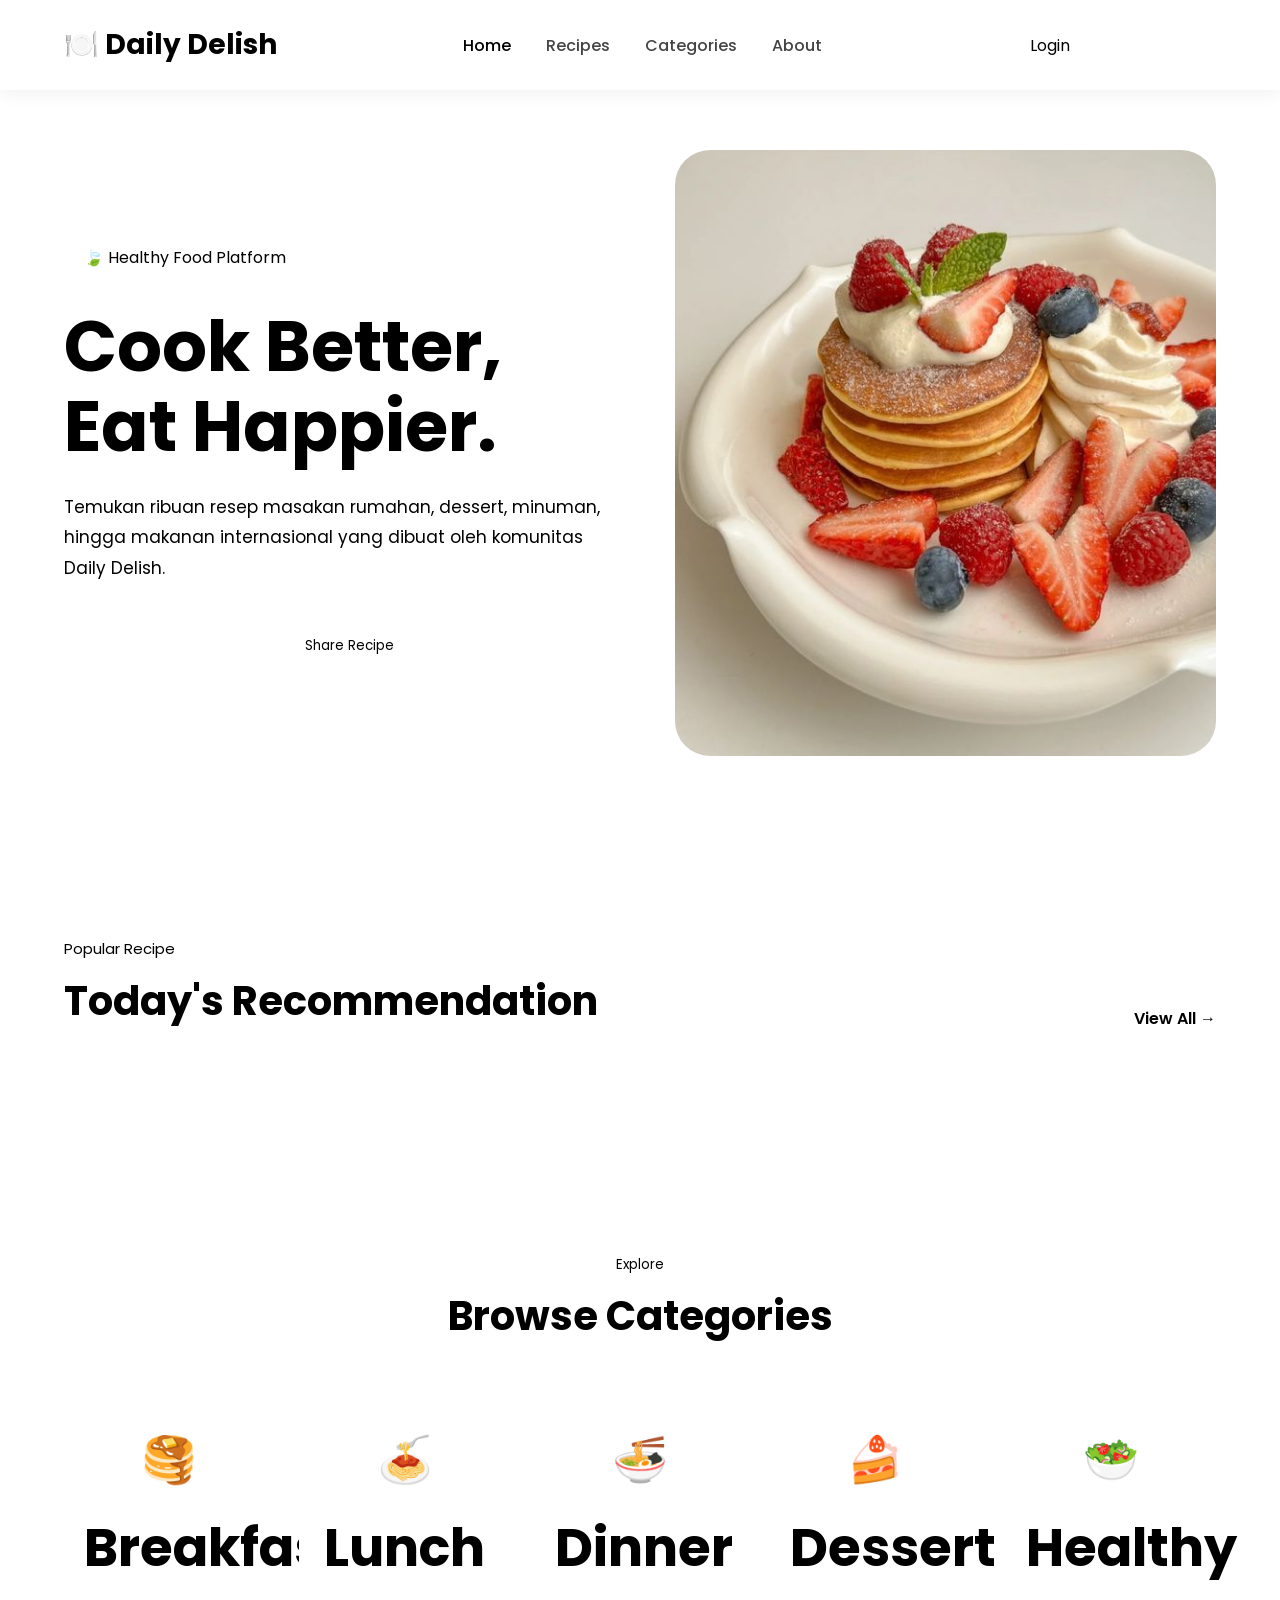
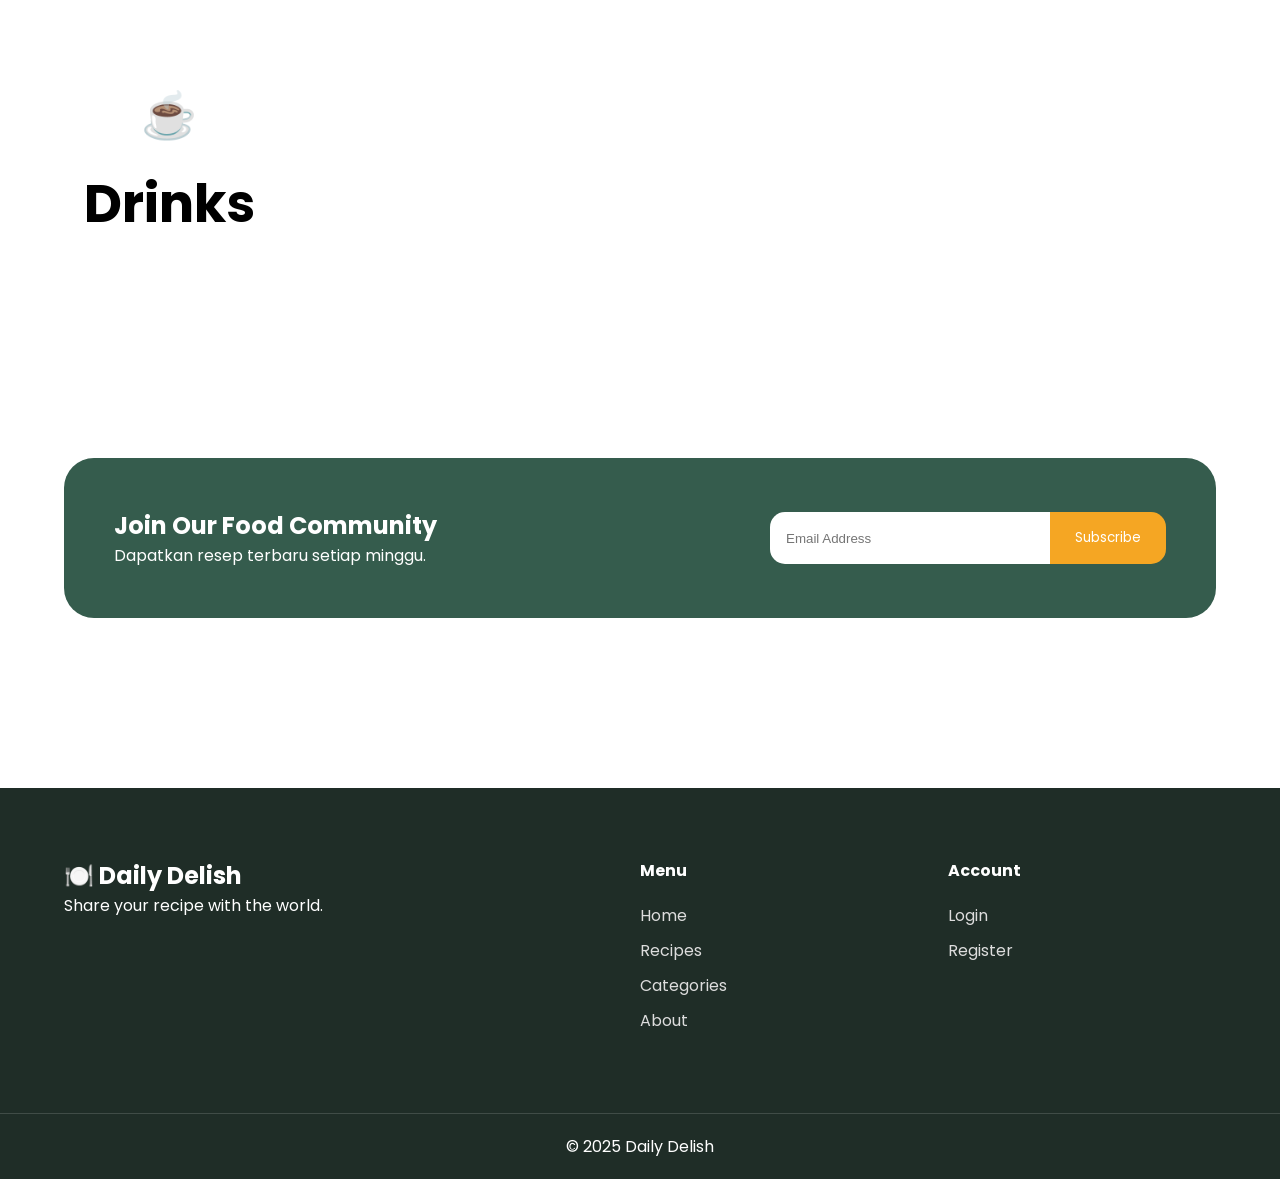
==== index.html @ ccb8ce6f "Update index.html" ====
<!DOCTYPE html>
<html lang="id">

<head>
    <meta charset="UTF-8">
    <meta name="viewport" content="width=device-width, initial-scale=1.0">
    <title>Daily Delish</title>

    <link rel="stylesheet" href="css/style.css">

    <!-- Google Font -->
    <link rel="preconnect" href="https://fonts.googleapis.com">
    <link rel="preconnect" href="https://fonts.gstatic.com" crossorigin>

    <link href="https://fonts.googleapis.com/css2?family=Poppins:wght@300;400;500;600;700;800&display=swap" rel="stylesheet">
</head>

<body>

    <!-- ================= NAVBAR ================= -->

    <header>

        <div class="container navbar">

            <div class="logo">
                🍽️ Daily Delish
            </div>

            <nav>

                <a href="index.html" class="active">Home</a>
                <a href="recipes.html">Recipes</a>
                <a href="categories.html">Categories</a>
                <a href="about.html">About</a>

            </nav>

            <div class="menu">

                <a href="login.html" class="login-btn">
                    Login
                </a>

                <a href="register.html" class="register-btn">
                    Register
                </a>

            </div>

        </div>

    </header>

    <!-- ================= HERO ================= -->

    <section class="hero">

        <div class="container hero-container">

            <div class="hero-left">

                <span class="tag">
                    🍃 Healthy Food Platform
                </span>

                <h1>
                    Cook Better,
                    <br>
                    Eat Happier.
                </h1>

                <p>
                    Temukan ribuan resep masakan rumahan,
                    dessert, minuman, hingga makanan
                    internasional yang dibuat oleh
                    komunitas Daily Delish.
                </p>

                <div class="hero-button">

                    <button class="primary"
                        onclick="location.href='recipes.html'">

                        Explore Recipes

                    </button>

                    <button class="secondary"
                        onclick="location.href='login.html'">

                        Share Recipe

                    </button>

                </div>

            </div>

            <div class="hero-right">

                <img src="assets/images/hero.png" alt="Hero">

            </div>

        </div>

    </section>

    <!-- ================= POPULAR ================= -->

    <section class="popular">

        <div class="container">

            <div class="title">

                <div>

                    <small>Popular Recipe</small>

                    <h2>
                        Today's Recommendation
                    </h2>

                </div>

                <a href="recipes.html">
                    View All →
                </a>

            </div>

            <div id="recipe-list" class="recipe-list">

                <!-- JavaScript -->

            </div>

        </div>

    </section>

    <!-- ================= CATEGORY ================= -->

    <section class="category">

        <div class="container">

            <div class="title-center">

                <small>
                    Explore
                </small>

                <h2>
                    Browse Categories
                </h2>

            </div>

            <div class="category-grid">

                <div class="category-card" onclick="location.href='categories.html'">

                    🥞

                    <h3>Breakfast</h3>

                </div>

                <div class="category-card" onclick="location.href='categories.html'">

                    🍝

                    <h3>Lunch</h3>

                </div>

                <div class="category-card" onclick="location.href='categories.html'">

                    🍜

                    <h3>Dinner</h3>

                </div>

                <div class="category-card" onclick="location.href='categories.html'">

                    🍰

                    <h3>Dessert</h3>

                </div>

                <div class="category-card" onclick="location.href='categories.html'">

                    🥗

                    <h3>Healthy</h3>

                </div>

                <div class="category-card" onclick="location.href='categories.html'">

                    ☕

                    <h3>Drinks</h3>

                </div>

            </div>

        </div>

    </section>

    <!-- ================= NEWSLETTER ================= -->

    <section class="newsletter">

        <div class="container newsletter-box">

            <div>

                <h2>
                    Join Our Food Community
                </h2>

                <p>
                    Dapatkan resep terbaru setiap minggu.
                </p>

            </div>

            <form>

                <input type="email" placeholder="Email Address">

                <button>
                    Subscribe
                </button>

            </form>

        </div>

    </section>

    <!-- ================= FOOTER ================= -->

    <footer>

        <div class="container footer">

            <div>

                <h2>
                    🍽️ Daily Delish
                </h2>

                <p>
                    Share your recipe with the world.
                </p>

            </div>

            <div>

                <h4>
                    Menu
                </h4>

                <a href="index.html">Home</a>

                <a href="recipes.html">Recipes</a>

                <a href="categories.html">Categories</a>

                <a href="about.html">About</a>

            </div>

            <div>

                <h4>
                    Account
                </h4>

                <a href="login.html">Login</a>

                <a href="register.html">Register</a>

            </div>

        </div>

        <div class="copyright">
            © 2025 Daily Delish
        </div>

    </footer>

    <script src="js/main.js"></script>

</body>

                    </html>
---- css/style.css ----
<!DOCTYPE html>
<html lang="id">

<head>
    <meta charset="UTF-8">
    <meta name="viewport" content="width=device-width, initial-scale=1.0">
    <title>Daily Delish</title>

    <link rel="stylesheet" href="css/style.css">

    <!-- Google Font -->
    <link rel="preconnect" href="https://fonts.googleapis.com">
    <link rel="preconnect" href="https://fonts.gstatic.com" crossorigin>

    <link href="https://fonts.googleapis.com/css2?family=Poppins:wght@300;400;500;600;700;800&display=swap" rel="stylesheet">

</head>

<body>

    <!-- ================= NAVBAR ================= -->

    <header>

        <div class="container navbar">

            <div class="logo">

                🍽 Daily Delish

            </div>

            <nav>

                <a href="#" class="active">Home</a>
                <a href="#">Recipes</a>
                <a href="#">Categories</a>
                <a href="#">About</a>

            </nav>

            <div class="menu">

                <a href="login.html" class="login-btn">

                    Login

                </a>

                <a href="register.html" class="register-btn">

                    Register

                </a>

            </div>

        </div>

    </header>

    <!-- ================= HERO ================= -->

    <section class="hero">

        <div class="container hero-container">

            <div class="hero-left">

                <span class="tag">

                    🍃 Healthy Food Platform

                </span>

                <h1>

                    Cook Better,
                    <br>
                    Eat Happier.

                </h1>

                <p>

                    Temukan ribuan resep masakan rumahan,
                    dessert, minuman, hingga makanan
                    internasional yang dibuat oleh
                    komunitas Daily Delish.

                </p>

                <div class="hero-button">

                    <button class="primary">

                        Explore Recipes

                    </button>

                    <button class="secondary">

                        Share Recipe

                    </button>

                </div>

            </div>

            <div class="hero-right">

                <img src="assets/images/hero.png" alt="Hero">

            </div>

        </div>

    </section>

    <!-- ================= POPULAR ================= -->

    <section class="popular">

        <div class="container">

            <div class="title">

                <div>

                    <small>Popular Recipe</small>

                    <h2>

                        Today's Recommendation

                    </h2>

                </div>

                <a href="#">

                    View All →

                </a>

            </div>

            <div id="recipe-list" class="recipe-list">

                <!-- JavaScript -->

            </div>

        </div>

    </section>

    <!-- ================= CATEGORY ================= -->

    <section class="category">

        <div class="container">

            <div class="title-center">

                <small>

                    Explore

                </small>

                <h2>

                    Browse Categories

                </h2>

            </div>

            <div class="category-grid">

                <div class="category-card">

                    🥞

                    <h3>Breakfast</h3>

                </div>

                <div class="category-card">

                    🍝

                    <h3>Lunch</h3>

                </div>

                <div class="category-card">

                    🍜

                    <h3>Dinner</h3>

                </div>

                <div class="category-card">

                    🍰

                    <h3>Dessert</h3>

                </div>

                <div class="category-card">

                    🥗

                    <h3>Healthy</h3>

                </div>

                <div class="category-card">

                    ☕

                    <h3>Drinks</h3>

                </div>

            </div>

        </div>

    </section>

    <!-- ================= NEWSLETTER ================= -->

    <section class="newsletter">

        <div class="container newsletter-box">

            <div>

                <h2>

                    Join Our Food Community

                </h2>

                <p>

                    Dapatkan resep terbaru setiap minggu.

                </p>

            </div>

            <form>

                <input type="email" placeholder="Email Address">

                <button>

                    Subscribe

                </button>

            </form>

        </div>

    </section>

    <!-- ================= FOOTER ================= -->

    <footer>

        <div class="container footer">

            <div>

                <h2>

                    🍽 Daily Delish

                </h2>

                <p>

                    Share your recipe with the world.

                </p>

            </div>

            <div>

                <h4>

                    Menu

                </h4>

                <a href="#">Home</a>

                <a href="#">Recipes</a>

                <a href="#">About</a>

            </div>

            <div>

                <h4>

                    Account

                </h4>

                <a href="login.html">Login</a>

                <a href="register.html">Register</a>

            </div>

        </div>

        <div class="copyright">

            © 2025 Daily Delish

        </div>

    </footer>

    <script src="js/main.js"></script>

</body>

</html>

/* ===================================
   DAILY DELISH
   Version : 1.0
=================================== */

@import url('https://fonts.googleapis.com/css2?family=Poppins:wght@300;400;500;600;700;800&display=swap');

:root{

    --primary:#355C4D;
    --primary-dark:#28463A;
    --secondary:#F7F3ED;
    --white:#FFFFFF;
    --black:#1E1E1E;
    --gray:#777;
    --light:#F9F9F9;
    --orange:#F5A623;

    --radius:22px;

    --shadow:0 12px 35px rgba(0,0,0,.08);

}

*{
    margin:0;
    padding:0;
    box-sizing:border-box;
}

html{
    scroll-behavior:smooth;
}

body{

    font-family:"Poppins",sans-serif;
    background:var(--secondary);
    color:var(--black);

}

img{
    width:100%;
    display:block;
}

a{
    text-decoration:none;
    color:inherit;
}

button{

    border:none;
    outline:none;
    cursor:pointer;
    font-family:"Poppins",sans-serif;

}

.container{

    width:90%;
    max-width:1280px;
    margin:auto;

}

/* ===========================
        NAVBAR
=========================== */

header{

    position:fixed;
    top:0;
    width:100%;
    background:white;
    z-index:999;
    box-shadow:0 5px 15px rgba(0,0,0,.05);

}

.navbar{

    height:90px;

    display:flex;

    justify-content:space-between;

    align-items:center;

}

.logo{

    font-size:28px;

    font-weight:700;

    color:var(--primary);

}

nav{

    display:flex;

    gap:35px;

}

nav a{

    color:#444;

    font-weight:500;

    transition:.3s;

}

nav a:hover{

    color:var(--primary);

}

.active{

    color:var(--primary);

}

.menu{

    display:flex;

    gap:15px;

}

.login-btn{

    padding:12px 22px;

    border-radius:50px;

    border:2px solid var(--primary);

    color:var(--primary);

    transition:.3s;

}

.login-btn:hover{

    background:var(--primary);

    color:white;

}

.register-btn{

    padding:12px 22px;

    border-radius:50px;

    background:var(--primary);

    color:white;

}

.register-btn:hover{

    background:var(--primary-dark);

}

/* ===========================
          HERO
=========================== */

.hero{

    padding-top:150px;

    padding-bottom:90px;

}

.hero-container{

    display:grid;

    grid-template-columns:1fr 1fr;

    gap:70px;

    align-items:center;

}

.tag{

    display:inline-block;

    padding:12px 20px;

    background:white;

    border-radius:50px;

    box-shadow:var(--shadow);

    margin-bottom:25px;

    color:var(--primary);

}

.hero-left h1{

    font-size:70px;

    line-height:80px;

    margin-bottom:25px;

}

.hero-left p{

    color:var(--gray);

    line-height:1.8;

    font-size:17px;

    margin-bottom:35px;

}

.hero-button{

    display:flex;

    gap:20px;

}

.primary{

    padding:15px 32px;

    border-radius:50px;

    background:var(--primary);

    color:white;

    font-size:16px;

    transition:.3s;

}

.primary:hover{

    background:var(--primary-dark);

}

.secondary{

    padding:15px 32px;

    border-radius:50px;

    border:2px solid var(--primary);

    background:white;

    color:var(--primary);

}

.secondary:hover{

    background:var(--primary);

    color:white;

}

.hero-right img{

    border-radius:35px;

    box-shadow:var(--shadow);

}

/* ===========================
        TITLE
=========================== */

section{

    padding:90px 0;

}

.title{

    display:flex;

    justify-content:space-between;

    align-items:end;

    margin-bottom:40px;

}

.title small{

    color:var(--primary);

    font-size:15px;

}

.title h2{

    font-size:40px;

    margin-top:10px;

}

.title a{

    color:var(--primary);

    font-weight:600;

}

.title-center{

    text-align:center;

    margin-bottom:45px;

}

.title-center small{

    color:var(--primary);

}

.title-center h2{

    margin-top:10px;

    font-size:40px;

}
/* ===========================
        LOGIN
=========================== */

.login-page{

    background:#F7F3ED;

    min-height:100vh;

    display:flex;

    justify-content:center;

    align-items:center;

}

.login-wrapper{

    width:1100px;

    display:grid;

    grid-template-columns:1fr 1fr;

    background:white;

    border-radius:35px;

    overflow:hidden;

    box-shadow:0 20px 50px rgba(0,0,0,.08);

}

.login-image{

    background:#355C4D;

    display:flex;

    justify-content:center;

    align-items:center;

    padding:50px;

}

.login-image img{

    width:90%;

}

.login-card{

    padding:60px;

}

.login-logo{

    text-align:center;

    margin-bottom:40px;

}

.login-logo h2{

    margin-top:15px;

    font-size:34px;

}

.login-logo p{

    color:#777;

}

.input-group{

    margin-bottom:25px;

}

.input-group label{

    display:block;

    margin-bottom:10px;

    font-weight:500;

}

.input-group input{

    width:100%;

    padding:16px;

    border:2px solid #ddd;

    border-radius:15px;

    font-size:15px;

    transition:.3s;

}

.input-group input:focus{

    border-color:#355C4D;

    outline:none;

}

.login-submit{

    width:100%;

    padding:18px;

    background:#355C4D;

    color:white;

    border:none;

    border-radius:15px;

    font-size:16px;

    font-weight:600;

    cursor:pointer;

}

.login-submit:hover{

    background:#28463A;

}

.register-link{

    text-align:center;

    margin-top:25px;

}

.register-link a{

    color:#355C4D;

    font-weight:600;

}

/* Responsive */

@media(max-width:900px){

.login-wrapper{

grid-template-columns:1fr;

width:95%;

}

.login-image{

display:none;

}

}

/* =======================
      DASHBOARD
======================= */

.dashboard-page{

    background:#F7F3ED;

}

.dashboard{

    display:grid;

    grid-template-columns:260px 1fr;

    min-height:100vh;

}

/* Sidebar */

.sidebar{

    background:#355C4D;

    color:white;

    padding:30px;

}

.brand{

    font-size:28px;

    font-weight:700;

    margin-bottom:50px;

}

.sidebar ul{

    list-style:none;

}

.sidebar li{

    padding:16px;

    margin-bottom:10px;

    border-radius:12px;

    cursor:pointer;

    transition:.3s;

}

.sidebar li:hover,

.sidebar .active{

    background:rgba(255,255,255,.12);

}

/* Content */

.content{

    padding:40px;

}

.topbar{

    display:flex;

    justify-content:space-between;

    align-items:center;

    margin-bottom:35px;

}

/* Statistik */

.stats{

    display:grid;

    grid-template-columns:repeat(3,1fr);

    gap:20px;

    margin-bottom:35px;

}

.stat-card{

    background:white;

    padding:30px;

    border-radius:20px;

    box-shadow:var(--shadow);

}

.stat-card h3{

    font-size:40px;

    color:var(--primary);

}

.stat-card p{

    margin-top:8px;

    color:#777;

}

/* Table */

.table-box{

    background:white;

    border-radius:20px;

    padding:25px;

    box-shadow:var(--shadow);

}

.table{

    width:100%;

}

table{

    width:100%;

    border-collapse:collapse;

}

th{

    text-align:left;

    padding:15px;

    border-bottom:2px solid #eee;

}

td{

    padding:15px;

    border-bottom:1px solid #eee;

}

td img{

    width:70px;

    height:70px;

    object-fit:cover;

    border-radius:12px;

}

.edit{

    background:#F5A623;

    color:white;

    padding:8px 15px;

    border-radius:10px;

    margin-right:10px;

}

.delete{

    background:#E74C3C;

    color:white;

    padding:8px 15px;

    border-radius:10px;

}

/* Responsive */

@media(max-width:900px){

.dashboard{

grid-template-columns:1fr;

}

.sidebar{

display:none;

}

.stats{

grid-template-columns:1fr;

}

.topbar{

flex-direction:column;

gap:20px;

align-items:flex-start;

}

}

/* ==========================
      FORM RECIPE
========================== */

.form-card{

background:white;

padding:35px;

margin-top:30px;

border-radius:25px;

box-shadow:var(--shadow);

}

.form-card .input-group{

margin-bottom:22px;

}

.form-card label{

display:block;

margin-bottom:8px;

font-weight:600;

}

.form-card input,
.form-card select,
.form-card textarea{

width:100%;

padding:15px;

border:2px solid #ddd;

border-radius:15px;

font-size:15px;

font-family:Poppins;

resize:none;

}

.form-card input:focus,
.form-card textarea:focus,
.form-card select:focus{

outline:none;

border-color:#355C4D;


}

/* ======================
      IMAGE PREVIEW
====================== */

.image-preview{

    margin-top:20px;

}

.image-preview img{

    width:100%;

    max-width:350px;

    height:220px;

    object-fit:cover;

    border-radius:20px;

    border:2px dashed #ccc;
    

}


/* ==========================
      RECIPE DETAIL
========================== */

.recipe-detail{

padding:150px 0;

}

.recipe-detail .container{

display:grid;

grid-template-columns:1fr 1fr;

gap:50px;

align-items:start;

}

.detail-image img{

width:100%;

border-radius:25px;

box-shadow:var(--shadow);

}

.detail-content h1{

font-size:45px;

margin:20px 0;

}

.detail-content p{

line-height:1.8;

margin:20px 0;

color:#666;

}

.detail-info{

display:flex;

gap:20px;

margin-bottom:20px;

}

.detail-content h2{

margin-top:30px;

}

.detail-content hr{

margin:30px 0;

border:none;

height:1px;

background:#eee;

}

@media(max-width:900px){

.recipe-detail .container{

grid-template-columns:1fr;



}

}


/* ==========================
    DASHBOARD SEARCH
========================== */

.dashboard-search{

    margin:25px 0;

}

.dashboard-search input{

    width:100%;

    max-width:400px;

    padding:15px 20px;

    border:2px solid #ddd;

    border-radius:15px;

    font-size:15px;

    transition:.3s;

}

.dashboard-search input:focus{

    outline:none;

    border-color:#355C4D;

}

.table-header{

    display:flex;

    justify-content:space-between;

    align-items:center;

    margin-bottom:20px;

}

table button{

    margin-right:8px;

}

.recipe-list{
    display:grid;
    grid-template-columns:repeat(auto-fit,minmax(260px,1fr));
    gap:25px;
}

.recipe-card{
    background:#fff;
    border-radius:22px;
    overflow:hidden;
    box-shadow:var(--shadow);
    transition:.3s;
}

.recipe-card:hover{
    transform:translateY(-8px);
}

.recipe-card img{
    width:100%;
    height:220px;
    object-fit:cover;
}

.recipe-content{
    padding:20px;
}

.recipe-content h3{
    margin-bottom:10px;
}

.recipe-content p{
    color:#777;
    line-height:1.6;
}

.category-grid{
    display:grid;
    grid-template-columns:repeat(auto-fit,minmax(180px,1fr));
    gap:25px;
}

.category-card{
    background:white;
    border-radius:20px;
    padding:35px 20px;
    text-align:center;
    box-shadow:var(--shadow);
    transition:.3s;
    cursor:pointer;
}

.category-card:hover{
    transform:translateY(-6px);
}

.category-card{
    font-size:45px;
}

.category-card h3{
    margin-top:15px;
}

.newsletter-box{
    background:#355C4D;
    color:white;
    padding:50px;
    border-radius:30px;
    display:flex;
    justify-content:space-between;
    align-items:center;
    gap:30px;
}

.newsletter-box form{
    display:flex;
}

.newsletter-box input{
    padding:16px;
    width:280px;
    border:none;
    border-radius:15px 0 0 15px;
}

.newsletter-box button{
    padding:16px 25px;
    background:#F5A623;
    color:white;
    border-radius:0 15px 15px 0;
}

footer{
    background:#1f2d27;
    color:white;
    margin-top:80px;
}

.footer{
    display:grid;
    grid-template-columns:2fr 1fr 1fr;
    gap:40px;
    padding:70px 0;
}

.footer h4{
    margin-bottom:20px;
}

.footer a{
    display:block;
    margin-bottom:10px;
    color:#ddd;
}

.footer a:hover{
    color:white;
}

.copyright{
    text-align:center;
    padding:20px;
    border-top:1px solid rgba(255,255,255,.15);
}

@media(max-width:768px){

.hero-container{
    grid-template-columns:1fr;
}

.hero-left h1{
    font-size:48px;
    line-height:58px;
}

.navbar{
    flex-direction:column;
    height:auto;
    padding:20px 0;
}

nav{
    margin:15px 0;
}

.newsletter-box{
    flex-direction:column;
    text-align:center;
}

.footer{
    grid-template-columns:1fr;
}

}
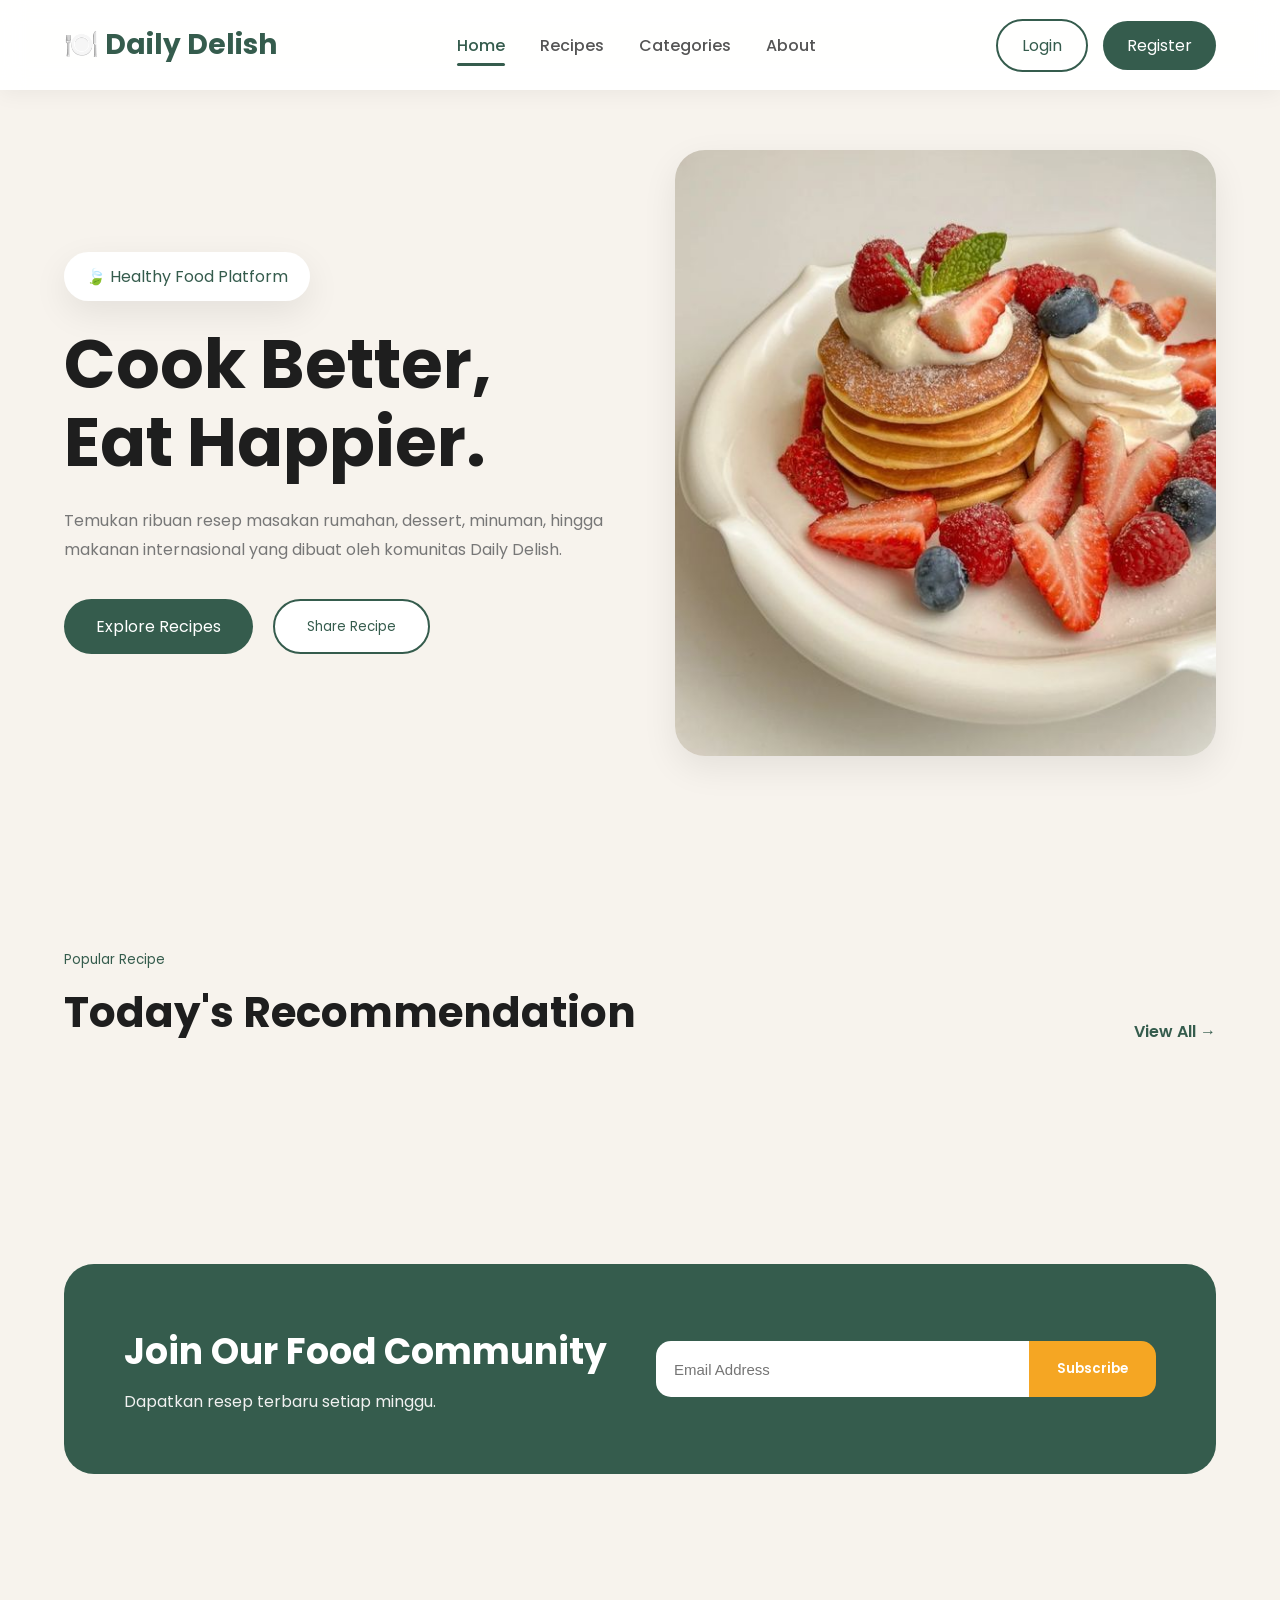
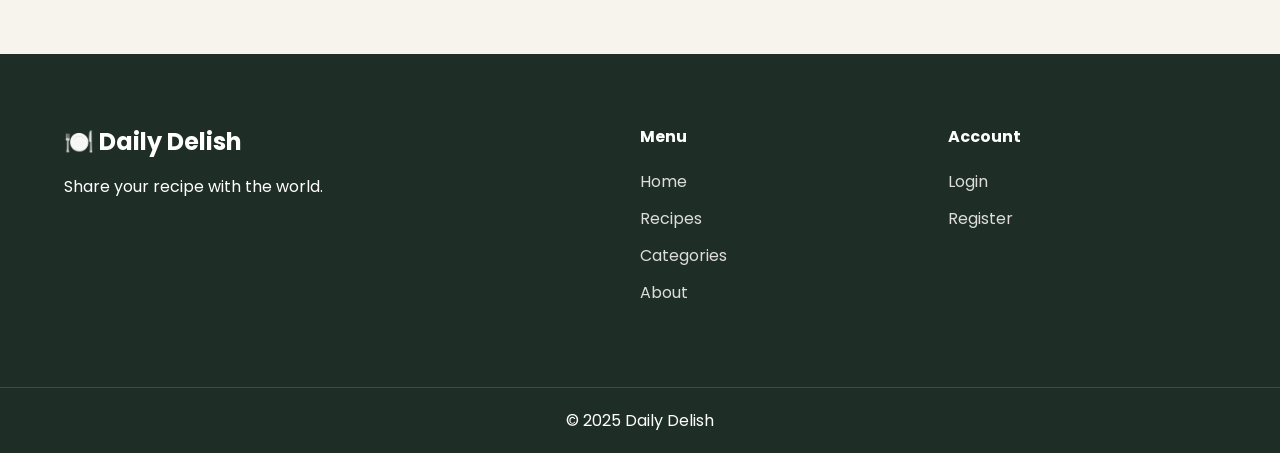
==== commit d8d7b826: "Update index.html" ====
--- a/index.html
+++ b/index.html
@@ -2,307 +2,276 @@
 <html lang="id">
 
 <head>
+
     <meta charset="UTF-8">
+
     <meta name="viewport" content="width=device-width, initial-scale=1.0">
+
     <title>Daily Delish</title>
 
     <link rel="stylesheet" href="css/style.css">
 
-    <!-- Google Font -->
     <link rel="preconnect" href="https://fonts.googleapis.com">
+
     <link rel="preconnect" href="https://fonts.gstatic.com" crossorigin>
 
     <link href="https://fonts.googleapis.com/css2?family=Poppins:wght@300;400;500;600;700;800&display=swap" rel="stylesheet">
+
 </head>
 
 <body>
 
-    <!-- ================= NAVBAR ================= -->
-
-    <header>
-
-        <div class="container navbar">
-
-            <div class="logo">
+<!-- ================= NAVBAR ================= -->
+
+<header>
+
+    <div class="container navbar">
+
+        <div class="logo">
+
+            🍽️ Daily Delish
+
+        </div>
+
+        <nav>
+
+            <a href="index.html" class="active">Home</a>
+
+            <a href="recipes.html">Recipes</a>
+
+            <a href="categories.html">Categories</a>
+
+            <a href="about.html">About</a>
+
+        </nav>
+
+        <div class="menu">
+
+            <a href="login.html" class="login-btn">
+
+                Login
+
+            </a>
+
+            <a href="register.html" class="register-btn">
+
+                Register
+
+            </a>
+
+        </div>
+
+    </div>
+
+</header>
+
+<!-- ================= HERO ================= -->
+
+<section class="hero">
+
+    <div class="container hero-container">
+
+        <div class="hero-left">
+
+            <span class="tag">
+
+                🍃 Healthy Food Platform
+
+            </span>
+
+            <h1>
+
+                Cook Better,
+                <br>
+                Eat Happier.
+
+            </h1>
+
+            <p>
+
+                Temukan ribuan resep masakan rumahan,
+                dessert, minuman, hingga makanan
+                internasional yang dibuat oleh
+                komunitas Daily Delish.
+
+            </p>
+
+            <div class="hero-button">
+
+                <button
+                    class="primary"
+                    onclick="location.href='recipes.html'">
+
+                    Explore Recipes
+
+                </button>
+
+                <button
+                    class="secondary"
+                    onclick="location.href='login.html'">
+
+                    Share Recipe
+
+                </button>
+
+            </div>
+
+        </div>
+
+        <div class="hero-right">
+
+            <img src="assets/images/hero.png" alt="Hero">
+
+        </div>
+
+    </div>
+
+</section>
+
+<!-- ================= POPULAR ================= -->
+
+<section class="popular">
+
+    <div class="container">
+
+        <div class="title">
+
+            <div>
+
+                <small>Popular Recipe</small>
+
+                <h2>
+
+                    Today's Recommendation
+
+                </h2>
+
+            </div>
+
+            <a href="recipes.html">
+
+                View All →
+
+            </a>
+
+        </div>
+
+        <div
+            id="recipe-list"
+            class="recipe-list">
+
+        </div>
+
+    </div>
+
+</section>
+
+<!-- ================= NEWSLETTER ================= -->
+
+<section class="newsletter">
+
+    <div class="container newsletter-box">
+
+        <div>
+
+            <h2>
+
+                Join Our Food Community
+
+            </h2>
+
+            <p>
+
+                Dapatkan resep terbaru setiap minggu.
+
+            </p>
+
+        </div>
+
+        <form>
+
+            <input
+                type="email"
+                placeholder="Email Address">
+
+            <button>
+
+                Subscribe
+
+            </button>
+
+        </form>
+
+    </div>
+
+</section>
+
+<!-- ================= FOOTER ================= -->
+
+<footer>
+
+    <div class="container footer">
+
+        <div>
+
+            <h2>
+
                 🍽️ Daily Delish
-            </div>
-
-            <nav>
-
-                <a href="index.html" class="active">Home</a>
-                <a href="recipes.html">Recipes</a>
-                <a href="categories.html">Categories</a>
-                <a href="about.html">About</a>
-
-            </nav>
-
-            <div class="menu">
-
-                <a href="login.html" class="login-btn">
-                    Login
-                </a>
-
-                <a href="register.html" class="register-btn">
-                    Register
-                </a>
-
-            </div>
-
-        </div>
-
-    </header>
-
-    <!-- ================= HERO ================= -->
-
-    <section class="hero">
-
-        <div class="container hero-container">
-
-            <div class="hero-left">
-
-                <span class="tag">
-                    🍃 Healthy Food Platform
-                </span>
-
-                <h1>
-                    Cook Better,
-                    <br>
-                    Eat Happier.
-                </h1>
-
-                <p>
-                    Temukan ribuan resep masakan rumahan,
-                    dessert, minuman, hingga makanan
-                    internasional yang dibuat oleh
-                    komunitas Daily Delish.
-                </p>
-
-                <div class="hero-button">
-
-                    <button class="primary"
-                        onclick="location.href='recipes.html'">
-
-                        Explore Recipes
-
-                    </button>
-
-                    <button class="secondary"
-                        onclick="location.href='login.html'">
-
-                        Share Recipe
-
-                    </button>
-
-                </div>
-
-            </div>
-
-            <div class="hero-right">
-
-                <img src="assets/images/hero.png" alt="Hero">
-
-            </div>
-
-        </div>
-
-    </section>
-
-    <!-- ================= POPULAR ================= -->
-
-    <section class="popular">
-
-        <div class="container">
-
-            <div class="title">
-
-                <div>
-
-                    <small>Popular Recipe</small>
-
-                    <h2>
-                        Today's Recommendation
-                    </h2>
-
-                </div>
-
-                <a href="recipes.html">
-                    View All →
-                </a>
-
-            </div>
-
-            <div id="recipe-list" class="recipe-list">
-
-                <!-- JavaScript -->
-
-            </div>
-
-        </div>
-
-    </section>
-
-    <!-- ================= CATEGORY ================= -->
-
-    <section class="category">
-
-        <div class="container">
-
-            <div class="title-center">
-
-                <small>
-                    Explore
-                </small>
-
-                <h2>
-                    Browse Categories
-                </h2>
-
-            </div>
-
-            <div class="category-grid">
-
-                <div class="category-card" onclick="location.href='categories.html'">
-
-                    🥞
-
-                    <h3>Breakfast</h3>
-
-                </div>
-
-                <div class="category-card" onclick="location.href='categories.html'">
-
-                    🍝
-
-                    <h3>Lunch</h3>
-
-                </div>
-
-                <div class="category-card" onclick="location.href='categories.html'">
-
-                    🍜
-
-                    <h3>Dinner</h3>
-
-                </div>
-
-                <div class="category-card" onclick="location.href='categories.html'">
-
-                    🍰
-
-                    <h3>Dessert</h3>
-
-                </div>
-
-                <div class="category-card" onclick="location.href='categories.html'">
-
-                    🥗
-
-                    <h3>Healthy</h3>
-
-                </div>
-
-                <div class="category-card" onclick="location.href='categories.html'">
-
-                    ☕
-
-                    <h3>Drinks</h3>
-
-                </div>
-
-            </div>
-
-        </div>
-
-    </section>
-
-    <!-- ================= NEWSLETTER ================= -->
-
-    <section class="newsletter">
-
-        <div class="container newsletter-box">
-
-            <div>
-
-                <h2>
-                    Join Our Food Community
-                </h2>
-
-                <p>
-                    Dapatkan resep terbaru setiap minggu.
-                </p>
-
-            </div>
-
-            <form>
-
-                <input type="email" placeholder="Email Address">
-
-                <button>
-                    Subscribe
-                </button>
-
-            </form>
-
-        </div>
-
-    </section>
-
-    <!-- ================= FOOTER ================= -->
-
-    <footer>
-
-        <div class="container footer">
-
-            <div>
-
-                <h2>
-                    🍽️ Daily Delish
-                </h2>
-
-                <p>
-                    Share your recipe with the world.
-                </p>
-
-            </div>
-
-            <div>
-
-                <h4>
-                    Menu
-                </h4>
-
-                <a href="index.html">Home</a>
-
-                <a href="recipes.html">Recipes</a>
-
-                <a href="categories.html">Categories</a>
-
-                <a href="about.html">About</a>
-
-            </div>
-
-            <div>
-
-                <h4>
-                    Account
-                </h4>
-
-                <a href="login.html">Login</a>
-
-                <a href="register.html">Register</a>
-
-            </div>
-
-        </div>
-
-        <div class="copyright">
-            © 2025 Daily Delish
-        </div>
-
-    </footer>
-
-    <script src="js/main.js"></script>
+
+            </h2>
+
+            <p>
+
+                Share your recipe with the world.
+
+            </p>
+
+        </div>
+
+        <div>
+
+            <h4>
+
+                Menu
+
+            </h4>
+
+            <a href="index.html">Home</a>
+
+            <a href="recipes.html">Recipes</a>
+
+            <a href="categories.html">Categories</a>
+
+            <a href="about.html">About</a>
+
+        </div>
+
+        <div>
+
+            <h4>
+
+                Account
+
+            </h4>
+
+            <a href="login.html">Login</a>
+
+            <a href="register.html">Register</a>
+
+        </div>
+
+    </div>
+
+    <div class="copyright">
+
+        © 2025 Daily Delish
+
+    </div>
+
+</footer>
+
+<script src="js/main.js"></script>
 
 </body>
 
-                    </html>
+</html>
--- a/css/style.css
+++ b/css/style.css
@@ -1,351 +1,12 @@
-<!DOCTYPE html>
-<html lang="id">
-
-<head>
-    <meta charset="UTF-8">
-    <meta name="viewport" content="width=device-width, initial-scale=1.0">
-    <title>Daily Delish</title>
-
-    <link rel="stylesheet" href="css/style.css">
-
-    <!-- Google Font -->
-    <link rel="preconnect" href="https://fonts.googleapis.com">
-    <link rel="preconnect" href="https://fonts.gstatic.com" crossorigin>
-
-    <link href="https://fonts.googleapis.com/css2?family=Poppins:wght@300;400;500;600;700;800&display=swap" rel="stylesheet">
-
-</head>
-
-<body>
-
-    <!-- ================= NAVBAR ================= -->
-
-    <header>
-
-        <div class="container navbar">
-
-            <div class="logo">
-
-                🍽 Daily Delish
-
-            </div>
-
-            <nav>
-
-                <a href="#" class="active">Home</a>
-                <a href="#">Recipes</a>
-                <a href="#">Categories</a>
-                <a href="#">About</a>
-
-            </nav>
-
-            <div class="menu">
-
-                <a href="login.html" class="login-btn">
-
-                    Login
-
-                </a>
-
-                <a href="register.html" class="register-btn">
-
-                    Register
-
-                </a>
-
-            </div>
-
-        </div>
-
-    </header>
-
-    <!-- ================= HERO ================= -->
-
-    <section class="hero">
-
-        <div class="container hero-container">
-
-            <div class="hero-left">
-
-                <span class="tag">
-
-                    🍃 Healthy Food Platform
-
-                </span>
-
-                <h1>
-
-                    Cook Better,
-                    <br>
-                    Eat Happier.
-
-                </h1>
-
-                <p>
-
-                    Temukan ribuan resep masakan rumahan,
-                    dessert, minuman, hingga makanan
-                    internasional yang dibuat oleh
-                    komunitas Daily Delish.
-
-                </p>
-
-                <div class="hero-button">
-
-                    <button class="primary">
-
-                        Explore Recipes
-
-                    </button>
-
-                    <button class="secondary">
-
-                        Share Recipe
-
-                    </button>
-
-                </div>
-
-            </div>
-
-            <div class="hero-right">
-
-                <img src="assets/images/hero.png" alt="Hero">
-
-            </div>
-
-        </div>
-
-    </section>
-
-    <!-- ================= POPULAR ================= -->
-
-    <section class="popular">
-
-        <div class="container">
-
-            <div class="title">
-
-                <div>
-
-                    <small>Popular Recipe</small>
-
-                    <h2>
-
-                        Today's Recommendation
-
-                    </h2>
-
-                </div>
-
-                <a href="#">
-
-                    View All →
-
-                </a>
-
-            </div>
-
-            <div id="recipe-list" class="recipe-list">
-
-                <!-- JavaScript -->
-
-            </div>
-
-        </div>
-
-    </section>
-
-    <!-- ================= CATEGORY ================= -->
-
-    <section class="category">
-
-        <div class="container">
-
-            <div class="title-center">
-
-                <small>
-
-                    Explore
-
-                </small>
-
-                <h2>
-
-                    Browse Categories
-
-                </h2>
-
-            </div>
-
-            <div class="category-grid">
-
-                <div class="category-card">
-
-                    🥞
-
-                    <h3>Breakfast</h3>
-
-                </div>
-
-                <div class="category-card">
-
-                    🍝
-
-                    <h3>Lunch</h3>
-
-                </div>
-
-                <div class="category-card">
-
-                    🍜
-
-                    <h3>Dinner</h3>
-
-                </div>
-
-                <div class="category-card">
-
-                    🍰
-
-                    <h3>Dessert</h3>
-
-                </div>
-
-                <div class="category-card">
-
-                    🥗
-
-                    <h3>Healthy</h3>
-
-                </div>
-
-                <div class="category-card">
-
-                    ☕
-
-                    <h3>Drinks</h3>
-
-                </div>
-
-            </div>
-
-        </div>
-
-    </section>
-
-    <!-- ================= NEWSLETTER ================= -->
-
-    <section class="newsletter">
-
-        <div class="container newsletter-box">
-
-            <div>
-
-                <h2>
-
-                    Join Our Food Community
-
-                </h2>
-
-                <p>
-
-                    Dapatkan resep terbaru setiap minggu.
-
-                </p>
-
-            </div>
-
-            <form>
-
-                <input type="email" placeholder="Email Address">
-
-                <button>
-
-                    Subscribe
-
-                </button>
-
-            </form>
-
-        </div>
-
-    </section>
-
-    <!-- ================= FOOTER ================= -->
-
-    <footer>
-
-        <div class="container footer">
-
-            <div>
-
-                <h2>
-
-                    🍽 Daily Delish
-
-                </h2>
-
-                <p>
-
-                    Share your recipe with the world.
-
-                </p>
-
-            </div>
-
-            <div>
-
-                <h4>
-
-                    Menu
-
-                </h4>
-
-                <a href="#">Home</a>
-
-                <a href="#">Recipes</a>
-
-                <a href="#">About</a>
-
-            </div>
-
-            <div>
-
-                <h4>
-
-                    Account
-
-                </h4>
-
-                <a href="login.html">Login</a>
-
-                <a href="register.html">Register</a>
-
-            </div>
-
-        </div>
-
-        <div class="copyright">
-
-            © 2025 Daily Delish
-
-        </div>
-
-    </footer>
-
-    <script src="js/main.js"></script>
-
-</body>
-
-</html>
-
 /* ===================================
-   DAILY DELISH
-   Version : 1.0
+   DAILY DELISH V2.0
 =================================== */
 
 @import url('https://fonts.googleapis.com/css2?family=Poppins:wght@300;400;500;600;700;800&display=swap');
+
+/* ==========================
+        ROOT
+========================== */
 
 :root{
 
@@ -354,7 +15,7 @@
     --secondary:#F7F3ED;
     --white:#FFFFFF;
     --black:#1E1E1E;
-    --gray:#777;
+    --gray:#777777;
     --light:#F9F9F9;
     --orange:#F5A623;
 
@@ -364,14 +25,22 @@
 
 }
 
+/* ==========================
+        RESET
+========================== */
+
 *{
+
     margin:0;
     padding:0;
     box-sizing:border-box;
+
 }
 
 html{
+
     scroll-behavior:smooth;
+
 }
 
 body{
@@ -379,17 +48,22 @@
     font-family:"Poppins",sans-serif;
     background:var(--secondary);
     color:var(--black);
+    overflow-x:hidden;
 
 }
 
 img{
+
     width:100%;
     display:block;
+
 }
 
 a{
+
     text-decoration:none;
     color:inherit;
+
 }
 
 button{
@@ -404,1150 +78,1776 @@
 .container{
 
     width:90%;
-    max-width:1280px;
+    max-width:1200px;
     margin:auto;
 
 }
 
-/* ===========================
+/* ==========================
         NAVBAR
-=========================== */
+========================== */
 
 header{
 
     position:fixed;
     top:0;
+    left:0;
     width:100%;
+    height:90px;
+
+    background:rgba(255,255,255,.95);
+
+    backdrop-filter:blur(12px);
+
+    z-index:999;
+
+    box-shadow:0 4px 20px rgba(0,0,0,.05);
+
+}
+
+.navbar{
+
+    height:90px;
+
+    display:flex;
+
+    justify-content:space-between;
+
+    align-items:center;
+
+}
+
+.logo{
+
+    font-size:28px;
+
+    font-weight:700;
+
+    color:var(--primary);
+
+}
+
+nav{
+
+    display:flex;
+
+    gap:35px;
+
+}
+
+nav a{
+
+    position:relative;
+
+    color:#555;
+
+    font-weight:500;
+
+    transition:.3s;
+
+}
+
+nav a:hover{
+
+    color:var(--primary);
+
+}
+
+nav a.active{
+
+    color:var(--primary);
+
+}
+
+nav a.active::after,
+
+nav a:hover::after{
+
+    content:"";
+
+    position:absolute;
+
+    left:0;
+
+    bottom:-8px;
+
+    width:100%;
+
+    height:3px;
+
+    background:var(--primary);
+
+    border-radius:20px;
+
+}
+
+.menu{
+
+    display:flex;
+
+    align-items:center;
+
+    gap:15px;
+
+}
+
+.login-btn{
+
+    padding:12px 24px;
+
+    border:2px solid var(--primary);
+
+    border-radius:50px;
+
+    color:var(--primary);
+
+    transition:.3s;
+
+}
+
+.login-btn:hover{
+
+    background:var(--primary);
+
+    color:white;
+
+}
+
+.register-btn{
+
+    padding:12px 24px;
+
+    background:var(--primary);
+
+    color:white;
+
+    border-radius:50px;
+
+    transition:.3s;
+
+}
+
+.register-btn:hover{
+
+    background:var(--primary-dark);
+
+}
+
+/* ==========================
+          HERO
+========================== */
+
+.hero{
+
+    padding-top:150px;
+
+    padding-bottom:100px;
+
+}
+
+.hero-container{
+
+    display:grid;
+
+    grid-template-columns:repeat(2,1fr);
+
+    align-items:center;
+
+    gap:70px;
+
+}
+
+.tag{
+
+    display:inline-block;
+
+    padding:12px 22px;
+
     background:white;
-    z-index:999;
-    box-shadow:0 5px 15px rgba(0,0,0,.05);
-
-}
+
+    border-radius:50px;
+
+    color:var(--primary);
+
+    box-shadow:var(--shadow);
+
+    margin-bottom:25px;
+
+}
+
+.hero-left h1{
+
+    font-size:68px;
+
+    line-height:78px;
+
+    margin-bottom:25px;
+
+}
+
+.hero-left p{
+
+    color:var(--gray);
+
+    line-height:1.8;
+
+    margin-bottom:35px;
+
+}
+
+.hero-button{
+
+    display:flex;
+
+    gap:20px;
+
+}
+
+.primary{
+
+    padding:15px 32px;
+
+    background:var(--primary);
+
+    color:white;
+
+    border-radius:50px;
+
+    font-size:16px;
+
+    transition:.3s;
+
+}
+
+.primary:hover{
+
+    background:var(--primary-dark);
+
+}
+
+.secondary{
+
+    padding:15px 32px;
+
+    border-radius:50px;
+
+    border:2px solid var(--primary);
+
+    background:white;
+
+    color:var(--primary);
+
+    transition:.3s;
+
+}
+
+.secondary:hover{
+
+    background:var(--primary);
+
+    color:white;
+
+}
+
+.hero-right img{
+
+    border-radius:30px;
+
+    box-shadow:var(--shadow);
+
+}
+
+/* ==========================
+        SECTION TITLE
+========================== */
+
+section{
+
+    padding:90px 0;
+
+}
+
+.title{
+
+    display:flex;
+
+    justify-content:space-between;
+
+    align-items:flex-end;
+
+    margin-bottom:40px;
+
+}
+
+.title small{
+
+    color:var(--primary);
+
+}
+
+.title h2{
+
+    font-size:42px;
+
+    margin-top:10px;
+
+}
+
+.title a{
+
+    color:var(--primary);
+
+    font-weight:600;
+
+}
+
+.title-center{
+
+    text-align:center;
+
+    margin-bottom:50px;
+
+}
+
+.title-center small{
+
+    color:var(--primary);
+
+}
+
+.title-center h2{
+
+    font-size:42px;
+
+    margin-top:10px;
+
+}
+
+/* ==========================
+      RECIPE CARD
+========================== */
+
+.recipe-list{
+
+    display:grid;
+
+    grid-template-columns:repeat(auto-fit,minmax(280px,1fr));
+
+    gap:30px;
+
+}
+
+.recipe-card{
+
+    background:white;
+
+    border-radius:25px;
+
+    overflow:hidden;
+
+    box-shadow:var(--shadow);
+
+    transition:.35s;
+
+}
+
+.recipe-card:hover{
+
+    transform:translateY(-8px);
+
+}
+
+.recipe-card img{
+
+    width:100%;
+
+    height:220px;
+
+    object-fit:cover;
+
+}
+
+.recipe-content{
+
+    padding:22px;
+
+}
+
+.recipe-content h3{
+
+    font-size:22px;
+
+    margin-bottom:12px;
+
+}
+
+.recipe-content p{
+
+    color:var(--gray);
+
+    line-height:1.7;
+
+    margin-bottom:18px;
+
+}
+
+.recipe-info{
+
+    display:flex;
+
+    justify-content:space-between;
+
+    align-items:center;
+
+    margin-bottom:20px;
+
+    color:var(--gray);
+
+    font-size:15px;
+
+}
+
+.recipe-content .primary{
+
+    width:100%;
+
+}
+
+
+/* ==========================
+      CATEGORY
+========================== */
+
+.category-grid{
+
+    display:grid;
+
+    grid-template-columns:repeat(auto-fit,minmax(180px,1fr));
+
+    gap:25px;
+
+}
+
+.category-card{
+
+    background:white;
+
+    border-radius:22px;
+
+    padding:35px 20px;
+
+    text-align:center;
+
+    box-shadow:var(--shadow);
+
+    cursor:pointer;
+
+    transition:.35s;
+
+}
+
+.category-card:hover{
+
+    transform:translateY(-8px);
+
+}
+
+.category-card span{
+
+    display:block;
+
+    font-size:52px;
+
+    margin-bottom:18px;
+
+}
+
+.category-card h3{
+
+    font-size:20px;
+
+    margin-bottom:10px;
+
+}
+
+.category-card p{
+
+    color:var(--gray);
+
+    font-size:15px;
+
+}
+
+
+/* ==========================
+      NEWSLETTER
+========================== */
+
+.newsletter-box{
+
+    background:var(--primary);
+
+    color:white;
+
+    border-radius:30px;
+
+    padding:60px;
+
+    display:flex;
+
+    justify-content:space-between;
+
+    align-items:center;
+
+    gap:40px;
+
+}
+
+.newsletter-box h2{
+
+    font-size:36px;
+
+    margin-bottom:10px;
+
+}
+
+.newsletter-box p{
+
+    color:#f1f1f1;
+
+}
+
+.newsletter-box form{
+
+    display:flex;
+
+    width:100%;
+
+    max-width:500px;
+
+}
+
+.newsletter-box input{
+
+    flex:1;
+
+    padding:18px;
+
+    border:none;
+
+    border-radius:15px 0 0 15px;
+
+    font-size:15px;
+
+}
+
+.newsletter-box input:focus{
+
+    outline:none;
+
+}
+
+.newsletter-box button{
+
+    padding:18px 28px;
+
+    background:var(--orange);
+
+    color:white;
+
+    border-radius:0 15px 15px 0;
+
+    font-weight:600;
+
+}
+
+
+/* ==========================
+      FOOTER
+========================== */
+
+footer{
+
+    background:#1f2d27;
+
+    color:white;
+
+    margin-top:90px;
+
+}
+
+.footer{
+
+    display:grid;
+
+    grid-template-columns:2fr 1fr 1fr;
+
+    gap:40px;
+
+    padding:70px 0;
+
+}
+
+.footer h2{
+
+    margin-bottom:15px;
+
+}
+
+.footer h4{
+
+    margin-bottom:20px;
+
+}
+
+.footer a{
+
+    display:block;
+
+    color:#ddd;
+
+    margin-bottom:12px;
+
+    transition:.3s;
+
+}
+
+.footer a:hover{
+
+    color:white;
+
+}
+
+.copyright{
+
+    text-align:center;
+
+    padding:20px;
+
+    border-top:1px solid rgba(255,255,255,.15);
+
+}
+
+
+/* ==========================
+      RESPONSIVE HOME
+========================== */
+
+@media(max-width:992px){
+
+.hero-container{
+
+    grid-template-columns:1fr;
+
+}
+
+.hero-left{
+
+    text-align:center;
+
+}
+
+.hero-button{
+
+    justify-content:center;
+
+}
+
+.hero-left h1{
+
+    font-size:52px;
+
+    line-height:60px;
+
+}
+
+.newsletter-box{
+
+    flex-direction:column;
+
+    text-align:center;
+
+}
+
+.footer{
+
+    grid-template-columns:1fr;
+
+    text-align:center;
+
+}
+
+}
+
+@media(max-width:768px){
 
 .navbar{
 
-    height:90px;
+    flex-direction:column;
+
+    justify-content:center;
+
+    gap:18px;
+
+    height:auto;
+
+    padding:20px 0;
+
+}
+
+nav{
+
+    flex-wrap:wrap;
+
+    justify-content:center;
+
+}
+
+.menu{
+
+    justify-content:center;
+
+}
+
+.hero{
+
+    padding-top:220px;
+
+}
+
+.hero-left h1{
+
+    font-size:40px;
+
+    line-height:48px;
+
+}
+
+.newsletter-box{
+
+    padding:35px;
+
+}
+
+.newsletter-box form{
+
+    flex-direction:column;
+
+}
+
+.newsletter-box input{
+
+    width:100%;
+
+    border-radius:15px;
+
+    margin-bottom:12px;
+
+}
+
+.newsletter-box button{
+
+    width:100%;
+
+    border-radius:15px;
+
+}
+
+}
+
+/* ==========================
+        LOGIN & REGISTER
+========================== */
+
+.login-page{
+
+    background:var(--secondary);
+    min-height:100vh;
 
     display:flex;
 
+    justify-content:center;
+
+    align-items:center;
+
+    padding:40px;
+
+}
+
+.login-wrapper{
+
+    width:1100px;
+
+    background:white;
+
+    border-radius:30px;
+
+    overflow:hidden;
+
+    display:grid;
+
+    grid-template-columns:1fr 1fr;
+
+    box-shadow:var(--shadow);
+
+}
+
+.login-image{
+
+    background:var(--primary);
+
+    display:flex;
+
+    justify-content:center;
+
+    align-items:center;
+
+    padding:50px;
+
+}
+
+.login-image img{
+
+    width:90%;
+    max-width:420px;
+
+}
+
+.login-card{
+
+    padding:60px;
+
+}
+
+.login-logo{
+
+    text-align:center;
+
+    margin-bottom:35px;
+
+}
+
+.login-logo h2{
+
+    font-size:34px;
+
+    margin-top:15px;
+
+}
+
+.login-logo p{
+
+    color:var(--gray);
+
+    margin-top:8px;
+
+}
+
+.input-group{
+
+    margin-bottom:22px;
+
+}
+
+.input-group label{
+
+    display:block;
+
+    margin-bottom:10px;
+
+    font-weight:600;
+
+}
+
+.input-group input,
+
+.input-group textarea,
+
+.input-group select{
+
+    width:100%;
+
+    padding:15px;
+
+    border:2px solid #ddd;
+
+    border-radius:15px;
+
+    font-size:15px;
+
+    font-family:Poppins;
+
+    transition:.3s;
+
+}
+
+.input-group textarea{
+
+    resize:vertical;
+
+    min-height:140px;
+
+}
+
+.input-group input:focus,
+
+.input-group textarea:focus,
+
+.input-group select:focus{
+
+    outline:none;
+
+    border-color:var(--primary);
+
+}
+
+.login-submit{
+
+    width:100%;
+
+    padding:18px;
+
+    border-radius:15px;
+
+    background:var(--primary);
+
+    color:white;
+
+    font-size:16px;
+
+    font-weight:600;
+
+    transition:.3s;
+
+}
+
+.login-submit:hover{
+
+    background:var(--primary-dark);
+
+}
+
+.register-link{
+
+    text-align:center;
+
+    margin-top:25px;
+
+}
+
+.register-link a{
+
+    color:var(--primary);
+
+    font-weight:600;
+
+}
+
+
+/* ==========================
+        DASHBOARD
+========================== */
+
+.dashboard-page{
+
+    background:var(--secondary);
+
+}
+
+.dashboard{
+
+    display:grid;
+
+    grid-template-columns:270px 1fr;
+
+    min-height:100vh;
+
+}
+
+
+/* Sidebar */
+
+.sidebar{
+
+    background:var(--primary);
+
+    color:white;
+
+    padding:35px;
+
+}
+
+.brand{
+
+    font-size:28px;
+
+    font-weight:700;
+
+    margin-bottom:45px;
+
+}
+
+.sidebar ul{
+
+    list-style:none;
+
+}
+
+.sidebar li{
+
+    padding:16px 18px;
+
+    border-radius:15px;
+
+    margin-bottom:10px;
+
+    cursor:pointer;
+
+    transition:.3s;
+
+}
+
+.sidebar li:hover,
+
+.sidebar li.active{
+
+    background:rgba(255,255,255,.15);
+
+}
+
+
+/* Content */
+
+.content{
+
+    padding:40px;
+
+}
+
+.topbar{
+
+    display:flex;
+
     justify-content:space-between;
 
     align-items:center;
 
-}
-
-.logo{
-
-    font-size:28px;
-
-    font-weight:700;
+    margin-bottom:30px;
+
+}
+
+
+/* ==========================
+        SEARCH
+========================== */
+
+.dashboard-search{
+
+    margin-bottom:30px;
+
+}
+
+.dashboard-search input{
+
+    width:100%;
+
+    max-width:420px;
+
+    padding:15px 20px;
+
+    border:2px solid #ddd;
+
+    border-radius:15px;
+
+    font-size:15px;
+
+}
+
+.dashboard-search input:focus{
+
+    outline:none;
+
+    border-color:var(--primary);
+
+}
+
+
+/* ==========================
+        STAT CARD
+========================== */
+
+.stats{
+
+    display:grid;
+
+    grid-template-columns:repeat(3,1fr);
+
+    gap:20px;
+
+    margin-bottom:35px;
+
+}
+
+.stat-card{
+
+    background:white;
+
+    border-radius:22px;
+
+    padding:30px;
+
+    box-shadow:var(--shadow);
+
+}
+
+.stat-card h3{
+
+    font-size:42px;
 
     color:var(--primary);
 
 }
 
-nav{
+.stat-card p{
+
+    color:var(--gray);
+
+    margin-top:8px;
+
+}
+
+
+/* ==========================
+        TABLE
+========================== */
+
+.table-box{
+
+    background:white;
+
+    padding:25px;
+
+    border-radius:22px;
+
+    box-shadow:var(--shadow);
+
+}
+
+.table-header{
 
     display:flex;
 
-    gap:35px;
-
-}
-
-nav a{
-
-    color:#444;
-
-    font-weight:500;
+    justify-content:space-between;
+
+    align-items:center;
+
+    margin-bottom:20px;
+
+}
+
+table{
+
+    width:100%;
+
+    border-collapse:collapse;
+
+}
+
+th{
+
+    text-align:left;
+
+    padding:15px;
+
+    border-bottom:2px solid #eee;
+
+}
+
+td{
+
+    padding:15px;
+
+    border-bottom:1px solid #eee;
+
+}
+
+td img{
+
+    width:80px;
+
+    height:80px;
+
+    object-fit:cover;
+
+    border-radius:12px;
+
+}
+
+.edit{
+
+    background:#F5A623;
+
+    color:white;
+
+    padding:10px 16px;
+
+    border-radius:10px;
+
+    margin-right:8px;
+
+}
+
+.delete{
+
+    background:#E74C3C;
+
+    color:white;
+
+    padding:10px 16px;
+
+    border-radius:10px;
+
+}
+
+
+/* ==========================
+      FORM CARD
+========================== */
+
+.form-card{
+
+    background:white;
+
+    padding:35px;
+
+    border-radius:25px;
+
+    box-shadow:var(--shadow);
+
+    margin-top:25px;
+
+}
+
+
+/* ==========================
+      IMAGE PREVIEW
+========================== */
+
+.image-preview{
+
+    margin-top:20px;
+
+}
+
+.image-preview img{
+
+    width:100%;
+
+    max-width:350px;
+
+    height:220px;
+
+    object-fit:cover;
+
+    border-radius:20px;
+
+    border:2px dashed #ddd;
+
+}
+
+
+/* ==========================
+      RESPONSIVE
+========================== */
+
+@media(max-width:992px){
+
+.dashboard{
+
+    grid-template-columns:1fr;
+
+}
+
+.sidebar{
+
+    display:none;
+
+}
+
+.stats{
+
+    grid-template-columns:1fr;
+
+}
+
+.topbar{
+
+    flex-direction:column;
+
+    align-items:flex-start;
+
+    gap:20px;
+
+}
+
+.login-wrapper{
+
+    grid-template-columns:1fr;
+
+}
+
+.login-image{
+
+    display:none;
+
+}
+
+}
+
+@media(max-width:768px){
+
+.content{
+
+    padding:20px;
+
+}
+
+.table-box{
+
+    overflow-x:auto;
+
+}
+
+table{
+
+    min-width:700px;
+
+}
+
+}
+
+/* ===================================
+      RECIPE DETAIL
+=================================== */
+
+.recipe-detail{
+
+    padding:140px 0 80px;
+
+}
+
+.recipe-detail .container{
+
+    display:grid;
+
+    grid-template-columns:1fr 1fr;
+
+    gap:60px;
+
+    align-items:start;
+
+}
+
+.detail-image img{
+
+    width:100%;
+
+    border-radius:25px;
+
+    box-shadow:var(--shadow);
+
+}
+
+.detail-content h1{
+
+    font-size:48px;
+
+    margin-bottom:20px;
+
+    color:var(--primary);
+
+}
+
+.detail-content p{
+
+    line-height:1.8;
+
+    color:var(--gray);
+
+    margin-bottom:20px;
+
+}
+
+.detail-info{
+
+    display:flex;
+
+    flex-wrap:wrap;
+
+    gap:15px;
+
+    margin-bottom:25px;
+
+}
+
+.detail-info span{
+
+    background:white;
+
+    padding:10px 18px;
+
+    border-radius:50px;
+
+    box-shadow:var(--shadow);
+
+    font-size:14px;
+
+}
+
+.detail-content h2{
+
+    margin-top:30px;
+
+    margin-bottom:15px;
+
+    color:var(--primary);
+
+}
+
+.detail-content ul{
+
+    padding-left:20px;
+
+}
+
+.detail-content li{
+
+    margin-bottom:12px;
+
+    line-height:1.8;
+
+}
+
+/* ===================================
+        RECIPES PAGE
+=================================== */
+
+.catalog-hero{
+
+    padding:140px 0 60px;
+
+    text-align:center;
+
+}
+
+.catalog-hero h1{
+
+    font-size:48px;
+
+    color:var(--primary);
+
+    margin-bottom:15px;
+
+}
+
+.catalog-hero p{
+
+    max-width:650px;
+
+    margin:auto;
+
+    color:var(--gray);
+
+    line-height:1.8;
+
+}
+
+/* SEARCH */
+
+.catalog-search{
+
+    display:flex;
+
+    justify-content:center;
+
+    margin:50px 0;
+
+}
+
+.search-box{
+
+    width:100%;
+
+    max-width:700px;
+
+    background:white;
+
+    display:flex;
+
+    align-items:center;
+
+    border-radius:60px;
+
+    box-shadow:0 12px 35px rgba(0,0,0,.08);
+
+    padding:8px;
+
+}
+
+.search-box input{
+
+    flex:1;
+
+    border:none;
+
+    outline:none;
+
+    padding:18px 24px;
+
+    font-size:16px;
+
+    background:transparent;
+
+}
+
+.search-box button{
+
+    padding:16px 30px;
+
+    background:#355C4D;
+
+    color:white;
+
+    border:none;
+
+    border-radius:50px;
+
+    font-size:15px;
+
+    font-weight:600;
 
     transition:.3s;
 
 }
 
-nav a:hover{
+.search-box button:hover{
+
+    background:#28463A;
+
+}
+
+/* ===================================
+      CONTACT PAGE
+=================================== */
+
+.contact-section{
+
+    padding:140px 0 80px;
+
+}
+
+.contact-card{
+
+    max-width:800px;
+
+    margin:auto;
+
+    background:white;
+
+    padding:50px;
+
+    border-radius:30px;
+
+    box-shadow:var(--shadow);
+
+}
+
+.contact-card h1{
+
+    text-align:center;
+
+    margin-bottom:15px;
 
     color:var(--primary);
 
 }
 
-.active{
-
-    color:var(--primary);
-
-}
-
-.menu{
+.contact-card p{
+
+    text-align:center;
+
+    color:var(--gray);
+
+    margin-bottom:35px;
+
+}
+
+.contact-card textarea{
+
+    min-height:180px;
+
+}
+
+.contact-card button{
+
+    width:100%;
+
+}
+
+/* ===================================
+      ANIMATION
+=================================== */
+
+.fade-up{
+
+    animation:fadeUp .8s ease;
+
+}
+
+@keyframes fadeUp{
+
+    from{
+
+        opacity:0;
+
+        transform:translateY(40px);
+
+    }
+
+    to{
+
+        opacity:1;
+
+        transform:translateY(0);
+
+    }
+
+}
+
+/* ===================================
+      SCROLLBAR
+=================================== */
+
+::-webkit-scrollbar{
+
+    width:10px;
+
+}
+
+::-webkit-scrollbar-track{
+
+    background:#ececec;
+
+}
+
+::-webkit-scrollbar-thumb{
+
+    background:var(--primary);
+
+    border-radius:20px;
+
+}
+
+::-webkit-scrollbar-thumb:hover{
+
+    background:var(--primary-dark);
+
+}
+
+/* ===================================
+      MOBILE
+=================================== */
+
+@media(max-width:900px){
+
+.recipe-detail .container{
+
+grid-template-columns:1fr;
+
+}
+
+.about-grid{
+
+grid-template-columns:1fr;
+
+}
+
+.detail-content h1{
+
+font-size:36px;
+
+}
+
+.about-text h1{
+
+font-size:36px;
+
+}
+
+.catalog-hero h1{
+
+font-size:38px;
+
+}
+
+.contact-card{
+
+padding:30px;
+
+}
+
+}
+
+/* ==========================
+      FILTER BUTTON
+========================== */
+
+.filter-category{
 
     display:flex;
 
+    justify-content:center;
+
+    flex-wrap:wrap;
+
     gap:15px;
 
-}
-
-.login-btn{
-
-    padding:12px 22px;
+    margin-bottom:50px;
+
+}
+
+.filter-category button{
+
+    padding:12px 24px;
+
+    border:none;
+
+    background:white;
 
     border-radius:50px;
 
-    border:2px solid var(--primary);
-
-    color:var(--primary);
+    box-shadow:var(--shadow);
+
+    font-size:15px;
+
+    cursor:pointer;
 
     transition:.3s;
 
 }
 
-.login-btn:hover{
-
-    background:var(--primary);
+.filter-category button:hover{
+
+    background:#355C4D;
 
     color:white;
 
 }
 
-.register-btn{
-
-    padding:12px 22px;
-
-    border-radius:50px;
-
-    background:var(--primary);
+.filter-category .active{
+
+    background:#355C4D;
 
     color:white;
 
 }
-
-.register-btn:hover{
-
-    background:var(--primary-dark);
-
-}
-
-/* ===========================
-          HERO
-=========================== */
-
-.hero{
-
-    padding-top:150px;
-
-    padding-bottom:90px;
-
-}
-
-.hero-container{
-
-    display:grid;
-
-    grid-template-columns:1fr 1fr;
-
-    gap:70px;
-
-    align-items:center;
-
-}
-
-.tag{
-
-    display:inline-block;
-
-    padding:12px 20px;
-
-    background:white;
-
-    border-radius:50px;
-
-    box-shadow:var(--shadow);
-
-    margin-bottom:25px;
-
-    color:var(--primary);
-
-}
-
-.hero-left h1{
-
-    font-size:70px;
-
-    line-height:80px;
-
-    margin-bottom:25px;
-
-}
-
-.hero-left p{
-
-    color:var(--gray);
-
-    line-height:1.8;
-
-    font-size:17px;
-
-    margin-bottom:35px;
-
-}
-
-.hero-button{
-
-    display:flex;
-
-    gap:20px;
-
-}
-
-.primary{
-
-    padding:15px 32px;
-
-    border-radius:50px;
-
-    background:var(--primary);
-
-    color:white;
-
-    font-size:16px;
-
-    transition:.3s;
-
-}
-
-.primary:hover{
-
-    background:var(--primary-dark);
-
-}
-
-.secondary{
-
-    padding:15px 32px;
-
-    border-radius:50px;
-
-    border:2px solid var(--primary);
-
-    background:white;
-
-    color:var(--primary);
-
-}
-
-.secondary:hover{
-
-    background:var(--primary);
-
-    color:white;
-
-}
-
-.hero-right img{
-
-    border-radius:35px;
-
-    box-shadow:var(--shadow);
-
-}
-
-/* ===========================
-        TITLE
-=========================== */
-
-section{
-
-    padding:90px 0;
-
-}
-
-.title{
-
-    display:flex;
-
-    justify-content:space-between;
-
-    align-items:end;
-
-    margin-bottom:40px;
-
-}
-
-.title small{
-
-    color:var(--primary);
-
-    font-size:15px;
-
-}
-
-.title h2{
-
-    font-size:40px;
-
-    margin-top:10px;
-
-}
-
-.title a{
-
-    color:var(--primary);
-
-    font-weight:600;
-
-}
-
-.title-center{
-
-    text-align:center;
-
-    margin-bottom:45px;
-
-}
-
-.title-center small{
-
-    color:var(--primary);
-
-}
-
-.title-center h2{
-
-    margin-top:10px;
-
-    font-size:40px;
-
-}
-/* ===========================
-        LOGIN
-=========================== */
-
-.login-page{
-
-    background:#F7F3ED;
-
-    min-height:100vh;
-
-    display:flex;
-
-    justify-content:center;
-
-    align-items:center;
-
-}
-
-.login-wrapper{
-
-    width:1100px;
-
-    display:grid;
-
-    grid-template-columns:1fr 1fr;
-
-    background:white;
-
-    border-radius:35px;
-
-    overflow:hidden;
-
-    box-shadow:0 20px 50px rgba(0,0,0,.08);
-
-}
-
-.login-image{
-
-    background:#355C4D;
-
-    display:flex;
-
-    justify-content:center;
-
-    align-items:center;
-
-    padding:50px;
-
-}
-
-.login-image img{
-
-    width:90%;
-
-}
-
-.login-card{
-
-    padding:60px;
-
-}
-
-.login-logo{
-
-    text-align:center;
-
-    margin-bottom:40px;
-
-}
-
-.login-logo h2{
-
-    margin-top:15px;
-
-    font-size:34px;
-
-}
-
-.login-logo p{
-
-    color:#777;
-
-}
-
-.input-group{
-
-    margin-bottom:25px;
-
-}
-
-.input-group label{
-
-    display:block;
-
-    margin-bottom:10px;
-
-    font-weight:500;
-
-}
-
-.input-group input{
-
-    width:100%;
-
-    padding:16px;
-
-    border:2px solid #ddd;
-
-    border-radius:15px;
-
-    font-size:15px;
-
-    transition:.3s;
-
-}
-
-.input-group input:focus{
-
-    border-color:#355C4D;
-
-    outline:none;
-
-}
-
-.login-submit{
-
-    width:100%;
-
-    padding:18px;
-
-    background:#355C4D;
-
-    color:white;
-
-    border:none;
-
-    border-radius:15px;
-
-    font-size:16px;
-
-    font-weight:600;
-
-    cursor:pointer;
-
-}
-
-.login-submit:hover{
-
-    background:#28463A;
-
-}
-
-.register-link{
-
-    text-align:center;
-
-    margin-top:25px;
-
-}
-
-.register-link a{
-
-    color:#355C4D;
-
-    font-weight:600;
-
-}
-
-/* Responsive */
-
-@media(max-width:900px){
-
-.login-wrapper{
-
-grid-template-columns:1fr;
-
-width:95%;
-
-}
-
-.login-image{
-
-display:none;
-
-}
-
-}
-
-/* =======================
-      DASHBOARD
-======================= */
-
-.dashboard-page{
-
-    background:#F7F3ED;
-
-}
-
-.dashboard{
-
-    display:grid;
-
-    grid-template-columns:260px 1fr;
-
-    min-height:100vh;
-
-}
-
-/* Sidebar */
-
-.sidebar{
-
-    background:#355C4D;
-
-    color:white;
-
-    padding:30px;
-
-}
-
-.brand{
-
-    font-size:28px;
-
-    font-weight:700;
-
-    margin-bottom:50px;
-
-}
-
-.sidebar ul{
-
-    list-style:none;
-
-}
-
-.sidebar li{
-
-    padding:16px;
-
-    margin-bottom:10px;
-
-    border-radius:12px;
-
-    cursor:pointer;
-
-    transition:.3s;
-
-}
-
-.sidebar li:hover,
-
-.sidebar .active{
-
-    background:rgba(255,255,255,.12);
-
-}
-
-/* Content */
-
-.content{
-
-    padding:40px;
-
-}
-
-.topbar{
-
-    display:flex;
-
-    justify-content:space-between;
-
-    align-items:center;
-
-    margin-bottom:35px;
-
-}
-
-/* Statistik */
-
-.stats{
-
-    display:grid;
-
-    grid-template-columns:repeat(3,1fr);
-
-    gap:20px;
-
-    margin-bottom:35px;
-
-}
-
-.stat-card{
-
-    background:white;
-
-    padding:30px;
-
-    border-radius:20px;
-
-    box-shadow:var(--shadow);
-
-}
-
-.stat-card h3{
-
-    font-size:40px;
-
-    color:var(--primary);
-
-}
-
-.stat-card p{
-
-    margin-top:8px;
-
-    color:#777;
-
-}
-
-/* Table */
-
-.table-box{
-
-    background:white;
-
-    border-radius:20px;
-
-    padding:25px;
-
-    box-shadow:var(--shadow);
-
-}
-
-.table{
-
-    width:100%;
-
-}
-
-table{
-
-    width:100%;
-
-    border-collapse:collapse;
-
-}
-
-th{
-
-    text-align:left;
-
-    padding:15px;
-
-    border-bottom:2px solid #eee;
-
-}
-
-td{
-
-    padding:15px;
-
-    border-bottom:1px solid #eee;
-
-}
-
-td img{
-
-    width:70px;
-
-    height:70px;
-
-    object-fit:cover;
-
-    border-radius:12px;
-
-}
-
-.edit{
-
-    background:#F5A623;
-
-    color:white;
-
-    padding:8px 15px;
-
-    border-radius:10px;
-
-    margin-right:10px;
-
-}
-
-.delete{
-
-    background:#E74C3C;
-
-    color:white;
-
-    padding:8px 15px;
-
-    border-radius:10px;
-
-}
-
-/* Responsive */
-
-@media(max-width:900px){
-
-.dashboard{
-
-grid-template-columns:1fr;
-
-}
-
-.sidebar{
-
-display:none;
-
-}
-
-.stats{
-
-grid-template-columns:1fr;
-
-}
-
-.topbar{
-
-flex-direction:column;
-
-gap:20px;
-
-align-items:flex-start;
-
-}
-
-}
-
-/* ==========================
-      FORM RECIPE
-========================== */
-
-.form-card{
-
-background:white;
-
-padding:35px;
-
-margin-top:30px;
-
-border-radius:25px;
-
-box-shadow:var(--shadow);
-
-}
-
-.form-card .input-group{
-
-margin-bottom:22px;
-
-}
-
-.form-card label{
-
-display:block;
-
-margin-bottom:8px;
-
-font-weight:600;
-
-}
-
-.form-card input,
-.form-card select,
-.form-card textarea{
-
-width:100%;
-
-padding:15px;
-
-border:2px solid #ddd;
-
-border-radius:15px;
-
-font-size:15px;
-
-font-family:Poppins;
-
-resize:none;
-
-}
-
-.form-card input:focus,
-.form-card textarea:focus,
-.form-card select:focus{
-
-outline:none;
-
-border-color:#355C4D;
-
-
-}
-
-/* ======================
-      IMAGE PREVIEW
-====================== */
-
-.image-preview{
-
-    margin-top:20px;
-
-}
-
-.image-preview img{
-
-    width:100%;
-
-    max-width:350px;
-
-    height:220px;
-
-    object-fit:cover;
-
-    border-radius:20px;
-
-    border:2px dashed #ccc;
-    
-
-}
-
-
-/* ==========================
-      RECIPE DETAIL
-========================== */
-
-.recipe-detail{
-
-padding:150px 0;
-
-}
-
-.recipe-detail .container{
-
-display:grid;
-
-grid-template-columns:1fr 1fr;
-
-gap:50px;
-
-align-items:start;
-
-}
-
-.detail-image img{
-
-width:100%;
-
-border-radius:25px;
-
-box-shadow:var(--shadow);
-
-}
-
-.detail-content h1{
-
-font-size:45px;
-
-margin:20px 0;
-
-}
-
-.detail-content p{
-
-line-height:1.8;
-
-margin:20px 0;
-
-color:#666;
-
-}
-
-.detail-info{
-
-display:flex;
-
-gap:20px;
-
-margin-bottom:20px;
-
-}
-
-.detail-content h2{
-
-margin-top:30px;
-
-}
-
-.detail-content hr{
-
-margin:30px 0;
-
-border:none;
-
-height:1px;
-
-background:#eee;
-
-}
-
-@media(max-width:900px){
-
-.recipe-detail .container{
-
-grid-template-columns:1fr;
-
-
-
-}
-
-}
-
-
-/* ==========================
-    DASHBOARD SEARCH
-========================== */
-
-.dashboard-search{
-
-    margin:25px 0;
-
-}
-
-.dashboard-search input{
-
-    width:100%;
-
-    max-width:400px;
-
-    padding:15px 20px;
-
-    border:2px solid #ddd;
-
-    border-radius:15px;
-
-    font-size:15px;
-
-    transition:.3s;
-
-}
-
-.dashboard-search input:focus{
-
-    outline:none;
-
-    border-color:#355C4D;
-
-}
-
-.table-header{
-
-    display:flex;
-
-    justify-content:space-between;
-
-    align-items:center;
-
-    margin-bottom:20px;
-
-}
-
-table button{
-
-    margin-right:8px;
-
-}
-
-.recipe-list{
-    display:grid;
-    grid-template-columns:repeat(auto-fit,minmax(260px,1fr));
-    gap:25px;
-}
-
-.recipe-card{
-    background:#fff;
-    border-radius:22px;
-    overflow:hidden;
-    box-shadow:var(--shadow);
-    transition:.3s;
-}
-
-.recipe-card:hover{
-    transform:translateY(-8px);
-}
-
-.recipe-card img{
-    width:100%;
-    height:220px;
-    object-fit:cover;
-}
-
-.recipe-content{
-    padding:20px;
-}
-
-.recipe-content h3{
-    margin-bottom:10px;
-}
-
-.recipe-content p{
-    color:#777;
-    line-height:1.6;
-}
-
-.category-grid{
-    display:grid;
-    grid-template-columns:repeat(auto-fit,minmax(180px,1fr));
-    gap:25px;
-}
-
-.category-card{
-    background:white;
-    border-radius:20px;
-    padding:35px 20px;
-    text-align:center;
-    box-shadow:var(--shadow);
-    transition:.3s;
-    cursor:pointer;
-}
-
-.category-card:hover{
-    transform:translateY(-6px);
-}
-
-.category-card{
-    font-size:45px;
-}
-
-.category-card h3{
-    margin-top:15px;
-}
-
-.newsletter-box{
-    background:#355C4D;
-    color:white;
-    padding:50px;
-    border-radius:30px;
-    display:flex;
-    justify-content:space-between;
-    align-items:center;
-    gap:30px;
-}
-
-.newsletter-box form{
-    display:flex;
-}
-
-.newsletter-box input{
-    padding:16px;
-    width:280px;
-    border:none;
-    border-radius:15px 0 0 15px;
-}
-
-.newsletter-box button{
-    padding:16px 25px;
-    background:#F5A623;
-    color:white;
-    border-radius:0 15px 15px 0;
-}
-
-footer{
-    background:#1f2d27;
-    color:white;
-    margin-top:80px;
-}
-
-.footer{
-    display:grid;
-    grid-template-columns:2fr 1fr 1fr;
-    gap:40px;
-    padding:70px 0;
-}
-
-.footer h4{
-    margin-bottom:20px;
-}
-
-.footer a{
-    display:block;
-    margin-bottom:10px;
-    color:#ddd;
-}
-
-.footer a:hover{
-    color:white;
-}
-
-.copyright{
-    text-align:center;
-    padding:20px;
-    border-top:1px solid rgba(255,255,255,.15);
-}
-
-@media(max-width:768px){
-
-.hero-container{
-    grid-template-columns:1fr;
-}
-
-.hero-left h1{
-    font-size:48px;
-    line-height:58px;
-}
-
-.navbar{
-    flex-direction:column;
-    height:auto;
-    padding:20px 0;
-}
-
-nav{
-    margin:15px 0;
-}
-
-.newsletter-box{
-    flex-direction:column;
-    text-align:center;
-}
-
-.footer{
-    grid-template-columns:1fr;
-}
-
-}
-
-    
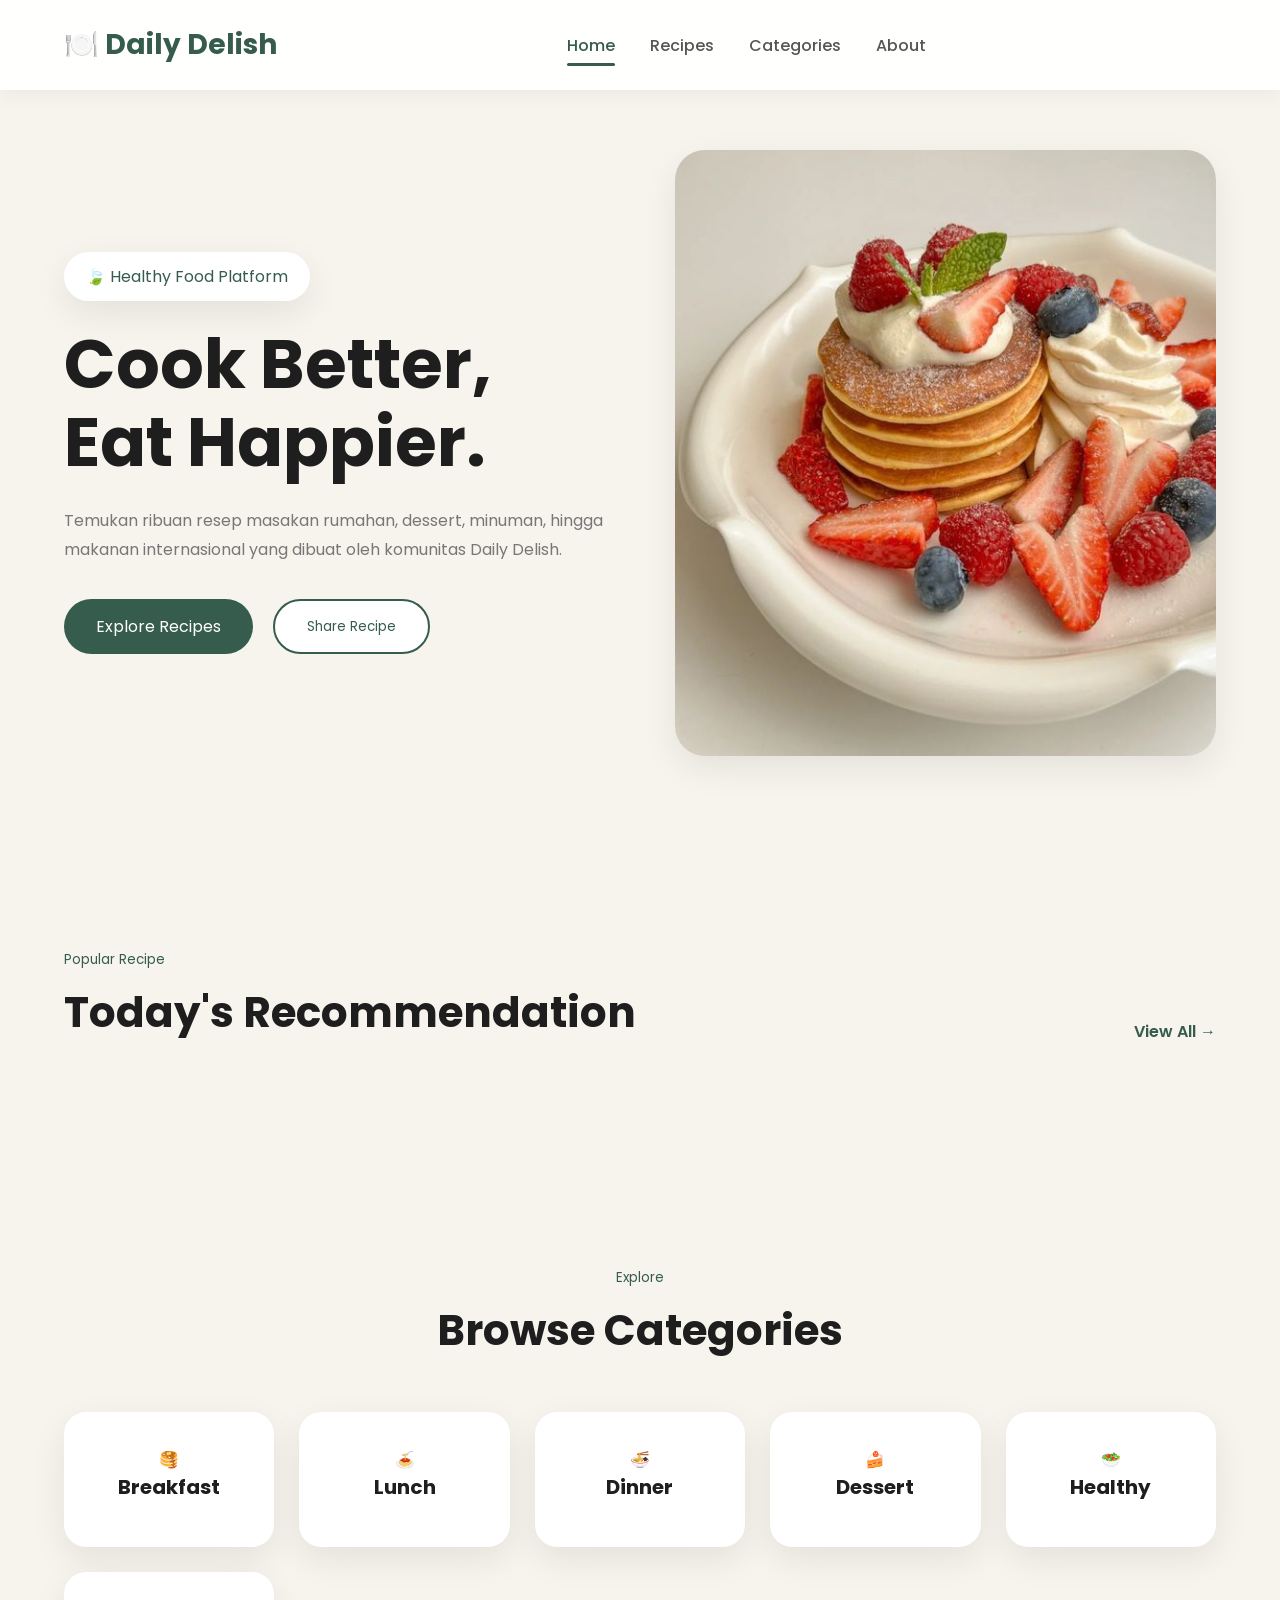
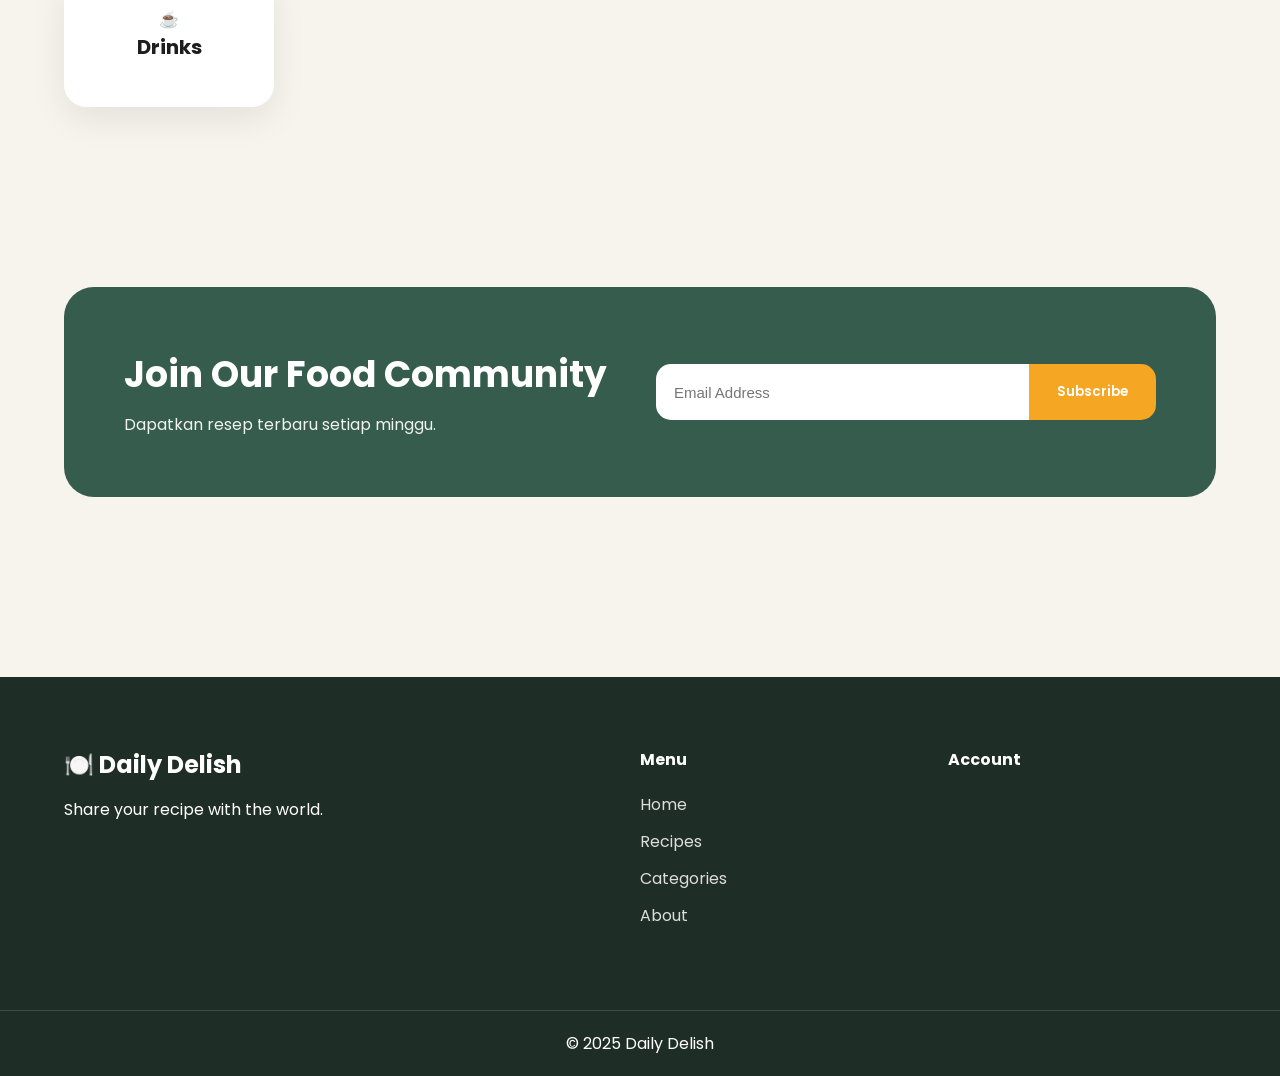
==== commit 3d27b451: "Update index.html" ====
--- a/index.html
+++ b/index.html
@@ -11,6 +11,8 @@
 
     <link rel="stylesheet" href="css/style.css">
 
+    <!-- Google Font -->
+
     <link rel="preconnect" href="https://fonts.googleapis.com">
 
     <link rel="preconnect" href="https://fonts.gstatic.com" crossorigin>
@@ -21,257 +23,354 @@
 
 <body>
 
-<!-- ================= NAVBAR ================= -->
-
-<header>
-
-    <div class="container navbar">
-
-        <div class="logo">
-
-            🍽️ Daily Delish
-
-        </div>
-
-        <nav>
-
-            <a href="index.html" class="active">Home</a>
-
-            <a href="recipes.html">Recipes</a>
-
-            <a href="categories.html">Categories</a>
-
-            <a href="about.html">About</a>
-
-        </nav>
-
-        <div class="menu">
-
-            <a href="login.html" class="login-btn">
-
-                Login
-
-            </a>
-
-            <a href="register.html" class="register-btn">
-
-                Register
-
-            </a>
-
-        </div>
-
-    </div>
-
-</header>
-
-<!-- ================= HERO ================= -->
-
-<section class="hero">
-
-    <div class="container hero-container">
-
-        <div class="hero-left">
-
-            <span class="tag">
-
-                🍃 Healthy Food Platform
-
-            </span>
-
-            <h1>
-
-                Cook Better,
-                <br>
-                Eat Happier.
-
-            </h1>
-
-            <p>
-
-                Temukan ribuan resep masakan rumahan,
-                dessert, minuman, hingga makanan
-                internasional yang dibuat oleh
-                komunitas Daily Delish.
-
-            </p>
-
-            <div class="hero-button">
-
-                <button
-                    class="primary"
-                    onclick="location.href='recipes.html'">
-
-                    Explore Recipes
-
+    <!-- ================= NAVBAR ================= -->
+
+    <header>
+
+        <div class="container navbar">
+
+            <div class="logo">
+
+                🍽️ Daily Delish
+
+            </div>
+
+            <nav>
+
+                <a href="index.html" class="active">Home</a>
+
+                <a href="recipes.html">Recipes</a>
+
+                <a href="categories.html">Categories</a>
+
+                <a href="about.html">About</a>
+
+            </nav>
+
+            <!-- DIUBAH -->
+            <div class="menu" id="menu">
+
+                <!-- Akan diisi oleh auth.js -->
+
+            </div>
+
+        </div>
+
+    </header>
+
+    <!-- ================= HERO ================= -->
+
+    <section class="hero">
+
+        <div class="container hero-container">
+
+            <div class="hero-left">
+
+                <span class="tag">
+
+                    🍃 Healthy Food Platform
+
+                </span>
+
+                <h1>
+
+                    Cook Better,
+                    <br>
+                    Eat Happier.
+
+                </h1>
+
+                <p>
+
+                    Temukan ribuan resep masakan rumahan,
+                    dessert, minuman, hingga makanan
+                    internasional yang dibuat oleh
+                    komunitas Daily Delish.
+
+                </p>
+
+                <div class="hero-button">
+
+                    <button
+                        class="primary"
+                        onclick="location.href='recipes.html'">
+
+                        Explore Recipes
+
+                    </button>
+
+                    <!-- DIUBAH -->
+                    <button
+                        class="secondary"
+                        id="shareBtn">
+
+                        Share Recipe
+
+                    </button>
+
+                </div>
+
+            </div>
+
+            <div class="hero-right">
+
+                <img
+                    src="assets/images/hero.png"
+                    alt="Hero">
+
+            </div>
+
+        
+        </div>
+
+    </section>
+
+        <!-- ================= POPULAR ================= -->
+
+    <section class="popular">
+
+        <div class="container">
+
+            <div class="title">
+
+                <div>
+
+                    <small>Popular Recipe</small>
+
+                    <h2>
+                        Today's Recommendation
+                    </h2>
+
+                </div>
+
+                <a href="recipes.html">
+                    View All →
+                </a>
+
+            </div>
+
+            <div
+                id="recipe-list"
+                class="recipe-list">
+
+                <!-- JavaScript -->
+
+            </div>
+
+        </div>
+
+    </section>
+
+    <!-- ================= CATEGORY ================= -->
+
+    <section class="category">
+
+        <div class="container">
+
+            <div class="title-center">
+
+                <small>
+                    Explore
+                </small>
+
+                <h2>
+                    Browse Categories
+                </h2>
+
+            </div>
+
+            <div class="category-grid">
+
+                <div
+                    class="category-card"
+                    onclick="location.href='categories.html'">
+
+                    🥞
+
+                    <h3>Breakfast</h3>
+
+                </div>
+
+                <div
+                    class="category-card"
+                    onclick="location.href='categories.html'">
+
+                    🍝
+
+                    <h3>Lunch</h3>
+
+                </div>
+
+                <div
+                    class="category-card"
+                    onclick="location.href='categories.html'">
+
+                    🍜
+
+                    <h3>Dinner</h3>
+
+                </div>
+
+                <div
+                    class="category-card"
+                    onclick="location.href='categories.html'">
+
+                    🍰
+
+                    <h3>Dessert</h3>
+
+                </div>
+
+                <div
+                    class="category-card"
+                    onclick="location.href='categories.html'">
+
+                    🥗
+
+                    <h3>Healthy</h3>
+
+                </div>
+
+                <div
+                    class="category-card"
+                    onclick="location.href='categories.html'">
+
+                    ☕
+
+                    <h3>Drinks</h3>
+
+                </div>
+
+            </div>
+
+        </div>
+
+    </section>
+
+        <!-- ================= NEWSLETTER ================= -->
+
+    <section class="newsletter">
+
+        <div class="container newsletter-box">
+
+            <div>
+
+                <h2>
+                    Join Our Food Community
+                </h2>
+
+                <p>
+                    Dapatkan resep terbaru setiap minggu.
+                </p>
+
+            </div>
+
+            <form>
+
+                <input
+                    type="email"
+                    placeholder="Email Address">
+
+                <button>
+                    Subscribe
                 </button>
 
-                <button
-                    class="secondary"
-                    onclick="location.href='login.html'">
-
-                    Share Recipe
-
-                </button>
-
-            </div>
-
-        </div>
-
-        <div class="hero-right">
-
-            <img src="assets/images/hero.png" alt="Hero">
-
-        </div>
-
-    </div>
-
-</section>
-
-<!-- ================= POPULAR ================= -->
-
-<section class="popular">
-
-    <div class="container">
-
-        <div class="title">
+            </form>
+
+        </div>
+
+    </section>
+
+    <!-- ================= FOOTER ================= -->
+
+    <footer>
+
+        <div class="container footer">
 
             <div>
 
-                <small>Popular Recipe</small>
-
                 <h2>
-
-                    Today's Recommendation
-
+                    🍽️ Daily Delish
                 </h2>
 
-            </div>
-
-            <a href="recipes.html">
-
-                View All →
-
-            </a>
-
-        </div>
-
-        <div
-            id="recipe-list"
-            class="recipe-list">
-
-        </div>
-
-    </div>
-
-</section>
-
-<!-- ================= NEWSLETTER ================= -->
-
-<section class="newsletter">
-
-    <div class="container newsletter-box">
-
-        <div>
-
-            <h2>
-
-                Join Our Food Community
-
-            </h2>
-
-            <p>
-
-                Dapatkan resep terbaru setiap minggu.
-
-            </p>
-
-        </div>
-
-        <form>
-
-            <input
-                type="email"
-                placeholder="Email Address">
-
-            <button>
-
-                Subscribe
-
-            </button>
-
-        </form>
-
-    </div>
-
-</section>
-
-<!-- ================= FOOTER ================= -->
-
-<footer>
-
-    <div class="container footer">
-
-        <div>
-
-            <h2>
-
-                🍽️ Daily Delish
-
-            </h2>
-
-            <p>
-
-                Share your recipe with the world.
-
-            </p>
-
-        </div>
-
-        <div>
-
-            <h4>
-
-                Menu
-
-            </h4>
-
-            <a href="index.html">Home</a>
-
-            <a href="recipes.html">Recipes</a>
-
-            <a href="categories.html">Categories</a>
-
-            <a href="about.html">About</a>
-
-        </div>
-
-        <div>
-
-            <h4>
-
-                Account
-
-            </h4>
-
-            <a href="login.html">Login</a>
-
-            <a href="register.html">Register</a>
-
-        </div>
-
-    </div>
-
-    <div class="copyright">
-
-        © 2025 Daily Delish
-
-    </div>
-
-</footer>
-
-<script src="js/main.js"></script>
-
-</body>
+                <p>
+                    Share your recipe with the world.
+                </p>
+
+            </div>
+
+            <div>
+
+                <h4>
+                    Menu
+                </h4>
+
+                <a href="index.html">Home</a>
+
+                <a href="recipes.html">Recipes</a>
+
+                <a href="categories.html">Categories</a>
+
+                <a href="about.html">About</a>
+
+            </div>
+
+            <div>
+
+                <h4>
+                    Account
+                </h4>
+
+                <!-- DIUBAH -->
+                <div id="footer-account">
+
+                    <!-- Akan diisi oleh auth.js -->
+
+                </div>
+
+            </div>
+
+        </div>
+
+        <div class="copyright">
+            © 2025 Daily Delish
+        </div>
+
+    </footer>
+
+        <script src="js/main.js"></script>
+
+    <!-- Script login -->
+    <script src="js/auth.js"></script>
+
+    <script>
+
+        const shareBtn = document.getElementById("shareBtn");
+
+        if (shareBtn) {
+
+            if (localStorage.getItem("login") === "true") {
+
+                shareBtn.onclick = function () {
+
+                    location.href = "dashboard.html";
+
+                };
+
+            } else {
+
+                shareBtn.onclick = function () {
+
+                    location.href = "login.html";
+
+                };
+
+            }
+
+        }
+
+    </script>
+
+    </body>
 
 </html>
--- a/css/style.css
+++ b/css/style.css
@@ -1851,3 +1851,84 @@
     color:white;
 
 }
+
+/* ===================================
+        ABOUT PAGE
+=================================== */
+
+.about-section{
+    padding:140px 0 90px;
+}
+
+.about-grid{
+    display:grid;
+    grid-template-columns:1fr 1fr;
+    gap:70px;
+    align-items:center;
+}
+
+.about-image{
+    position:relative;
+    display:flex;
+    justify-content:center;
+    align-items:center;
+}
+
+.about-image::before{
+    content:"";
+    position:absolute;
+    width:320px;
+    height:320px;
+    background:#355C4D;
+    border-radius:30px;
+    left:-30px;
+    bottom:-30px;
+    z-index:-1;
+}
+
+.about-image img{
+    width:100%;
+    max-width:520px;
+    border-radius:30px;
+    object-fit:cover;
+    box-shadow:0 25px 60px rgba(0,0,0,.18);
+    transition:.4s;
+}
+
+.about-image img:hover{
+    transform:translateY(-8px) scale(1.02);
+}
+
+.about-text h1{
+    font-size:52px;
+    line-height:1.2;
+    margin:25px 0;
+}
+
+.about-text p{
+    color:#666;
+    line-height:1.8;
+    margin-bottom:20px;
+}
+
+@media(max-width:900px){
+
+.about-grid{
+    grid-template-columns:1fr;
+    text-align:center;
+}
+
+.about-image::before{
+    display:none;
+}
+
+.about-image img{
+    max-width:400px;
+    margin:auto;
+}
+
+.about-text h1{
+    font-size:38px;
+}
+
+}
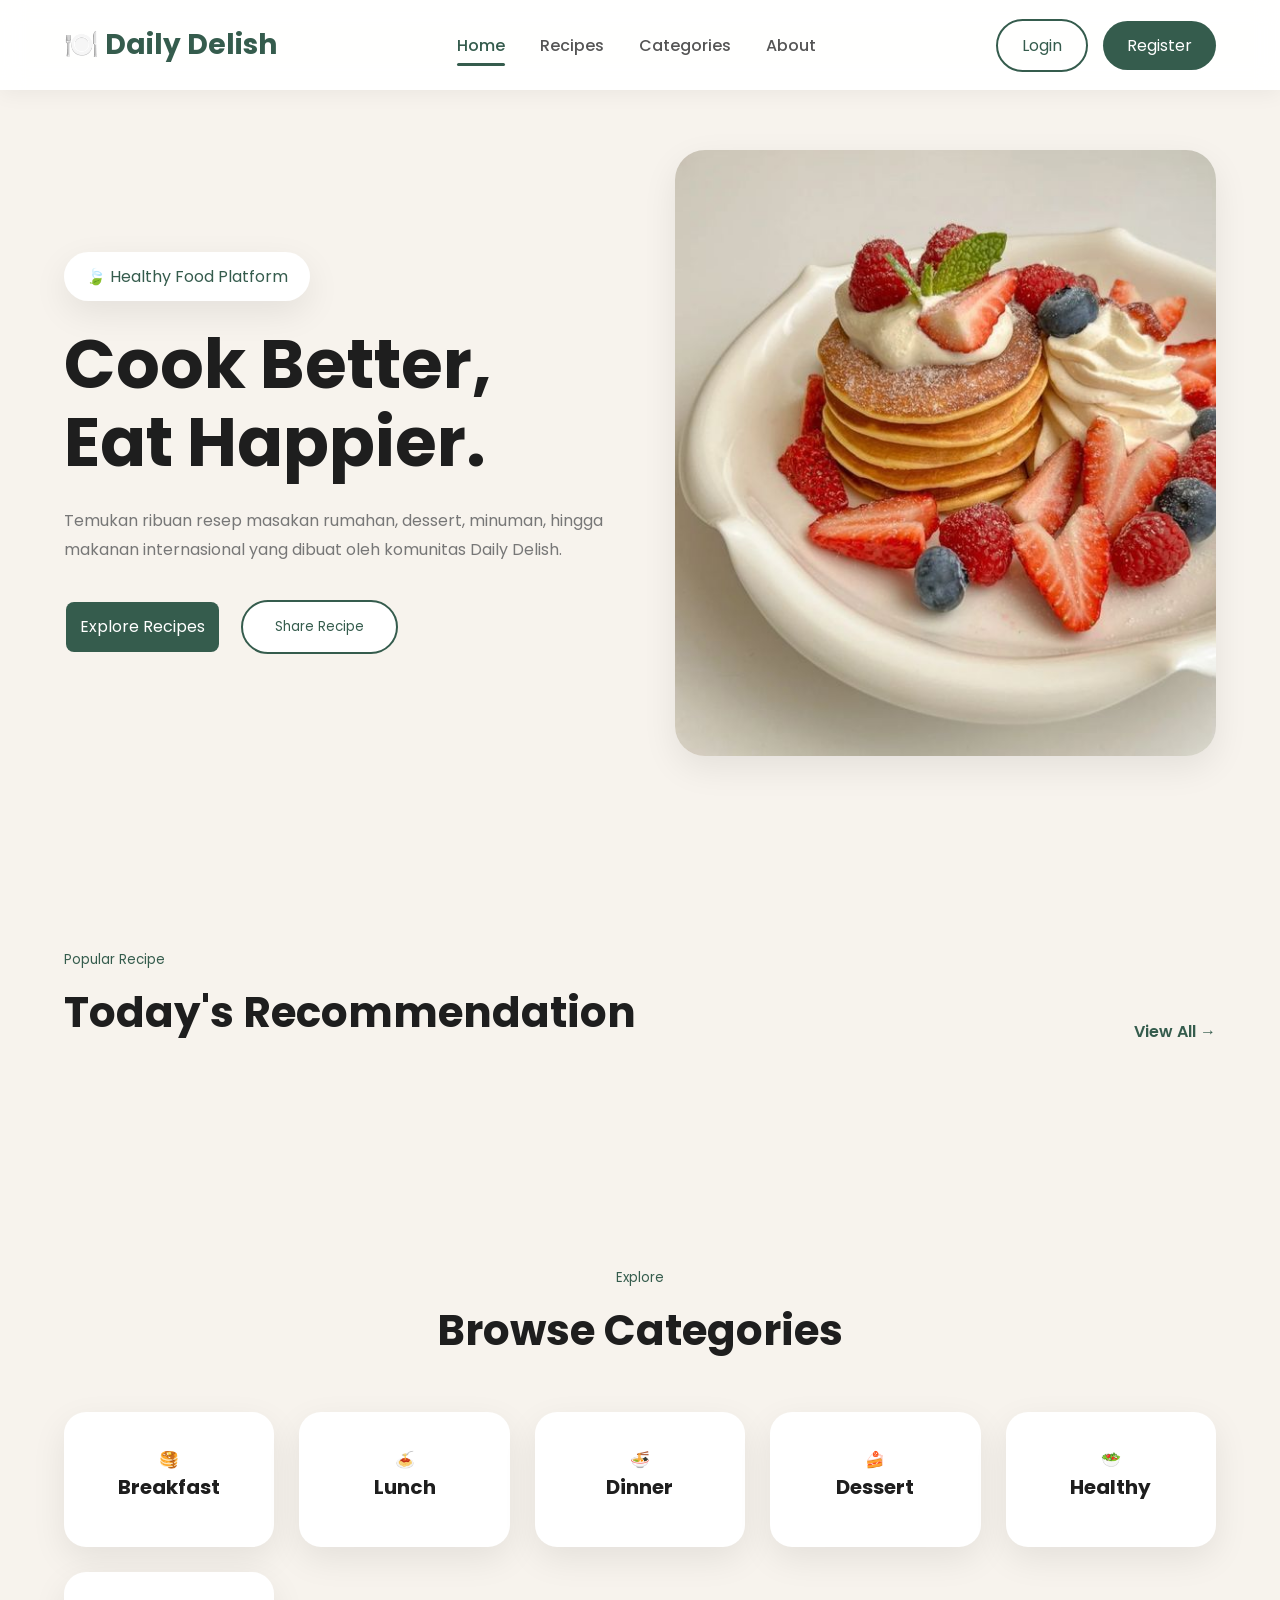
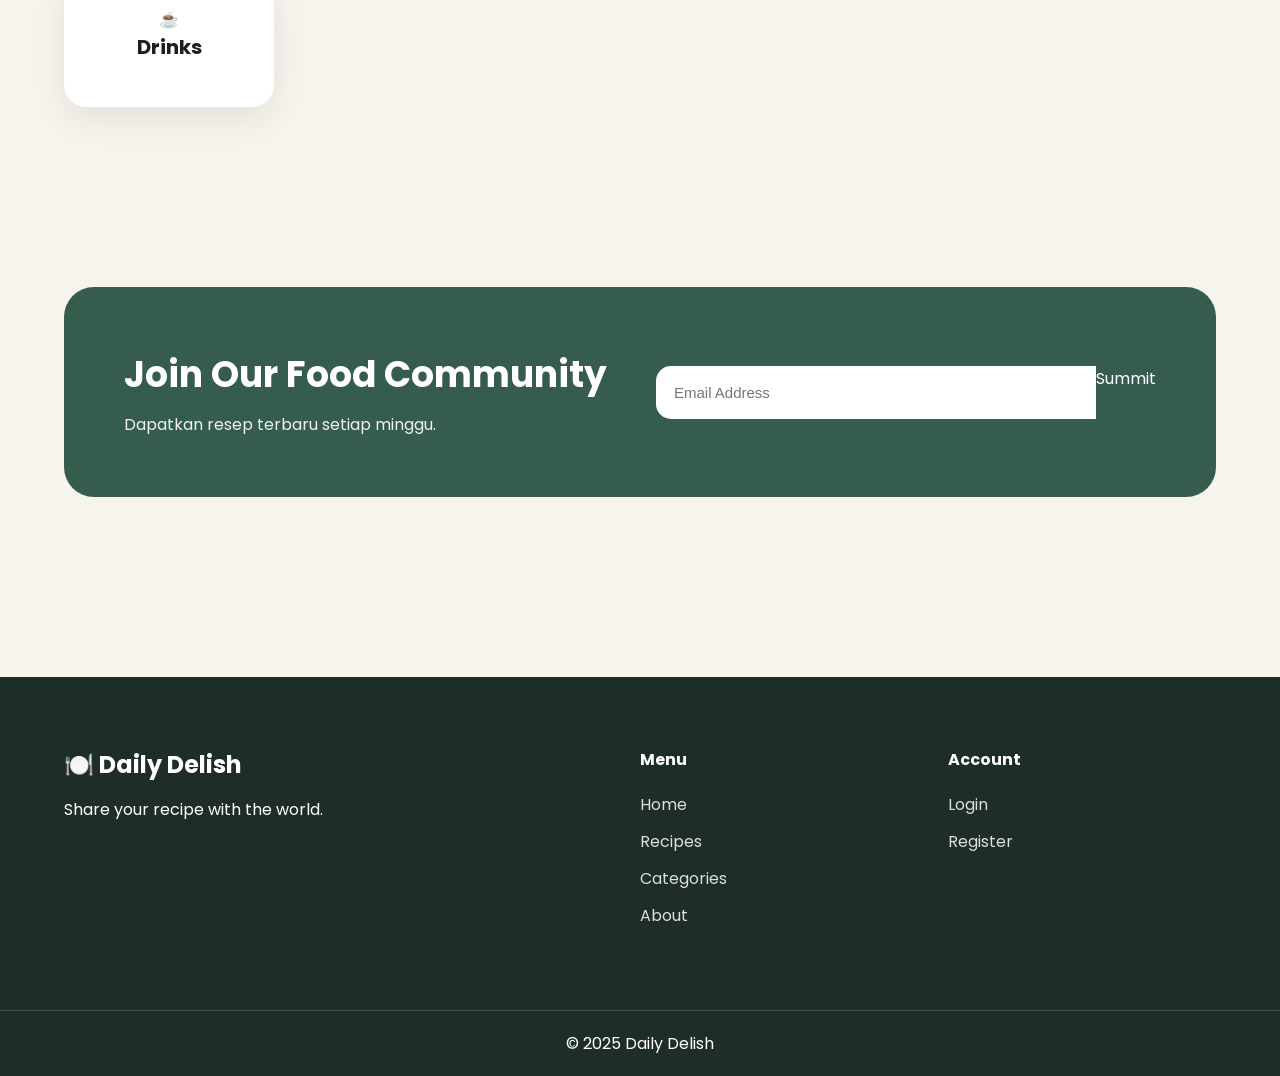
==== commit efa5345d: "Update index.html" ====
--- a/index.html
+++ b/index.html
@@ -269,10 +269,9 @@
 
                 <input
                     type="email"
-                    placeholder="Email Address">
-
+                    placeholder="Email Address"
                 <button>
-                    Subscribe
+                    Summit 
                 </button>
 
             </form>
--- a/css/style.css
+++ b/css/style.css
@@ -1,4 +1,4 @@
-/* ===================================
+/* ==================================
    DAILY DELISH V2.0
 =================================== */
 
@@ -1932,3 +1932,829 @@
 }
 
 }
+
+/* ===============================
+   DASHBOARD TOPBAR
+=============================== */
+
+.topbar{
+
+display:flex;
+justify-content:space-between;
+align-items:center;
+gap:20px;
+margin-bottom:30px;
+
+}
+
+.topbar-right{
+
+display:flex;
+align-items:center;
+gap:18px;
+
+}
+
+/* ===============================
+   PROFILE
+=============================== */
+
+.profile-menu{
+
+position:relative;
+
+}
+
+.profile-btn{
+
+display:flex;
+align-items:center;
+gap:10px;
+cursor:pointer;
+padding:8px 14px;
+background:#fff;
+border-radius:50px;
+box-shadow:0 5px 18px rgba(0,0,0,.08);
+transition:.3s;
+
+}
+
+.profile-btn:hover{
+
+transform:translateY(-2px);
+
+}
+
+.profile-btn img{
+
+width:42px;
+height:42px;
+border-radius:50%;
+object-fit:cover;
+border:2px solid #ff7a00;
+
+}
+
+.profile-btn span{
+
+font-weight:600;
+
+}
+
+/* ===============================
+   DROPDOWN
+=============================== */
+
+.profile-dropdown{
+
+position:absolute;
+top:60px;
+right:0;
+width:220px;
+background:#fff;
+border-radius:14px;
+box-shadow:0 12px 35px rgba(0,0,0,.12);
+overflow:hidden;
+
+display:none;
+z-index:999;
+
+}
+
+.profile-dropdown.show{
+
+display:block;
+
+}
+
+.profile-dropdown a{
+
+display:block;
+padding:14px 18px;
+text-decoration:none;
+color:#333;
+transition:.25s;
+
+}
+
+.profile-dropdown a:hover{
+
+background:#fff4ec;
+color:#ff7a00;
+
+}
+
+/* ===============================
+   TABLE
+=============================== */
+
+.table-box{
+
+background:#fff;
+border-radius:18px;
+padding:20px;
+box-shadow:0 8px 25px rgba(0,0,0,.06);
+
+}
+
+.table-box table{
+
+width:100%;
+border-collapse:collapse;
+
+}
+
+.table-box th{
+
+background:#fff7f2;
+padding:15px;
+text-align:left;
+
+}
+
+.table-box td{
+
+padding:14px;
+border-bottom:1px solid #eee;
+
+}
+
+.table-box img{
+
+width:70px;
+height:70px;
+border-radius:12px;
+object-fit:cover;
+
+}
+
+/* ===============================
+   ACTION BUTTON
+=============================== */
+
+.edit,
+.delete,
+.primary{
+
+border:none;
+border-radius:8px;
+padding:8px 14px;
+cursor:pointer;
+margin:2px;
+
+}
+
+.edit{
+
+background:#ffc107;
+color:#222;
+
+}
+
+.delete{
+
+background:#e53935;
+color:#fff;
+
+}
+
+/* ===================================
+        MOBILE IMPROVEMENT V4
+=================================== */
+
+@media (max-width:768px){
+
+/* ==========================
+        HEADER
+========================== */
+
+header{
+    height:70px;
+    padding:0;
+}
+
+.navbar{
+    height:70px;
+    display:flex;
+    align-items:center;
+    justify-content:space-between;
+}
+
+.logo{
+    font-size:22px;
+}
+
+/* ==========================
+      HAMBURGER
+========================== */
+
+.menu-btn{
+    display:flex;
+    align-items:center;
+    justify-content:center;
+    width:45px;
+    height:45px;
+    border:none;
+    background:#355C4D;
+    color:#fff;
+    font-size:24px;
+    border-radius:12px;
+    cursor:pointer;
+}
+
+/* sembunyikan menu desktop */
+
+nav,
+.menu{
+    display:none;
+}
+
+/* ==========================
+        HERO
+========================== */
+
+.hero{
+    padding-top:120px;
+}
+
+.hero-container{
+    grid-template-columns:1fr;
+    gap:40px;
+}
+
+.hero-left{
+    text-align:center;
+}
+
+.hero-left h1{
+    font-size:34px;
+    line-height:45px;
+}
+
+.hero-left p{
+    font-size:15px;
+}
+
+.hero-button{
+    flex-direction:column;
+    gap:15px;
+}
+
+.primary,
+.secondary{
+    width:100%;
+}
+
+/* ==========================
+      SECTION
+========================== */
+
+section{
+    padding:60px 0;
+}
+
+.title,
+.title-center{
+    text-align:center;
+}
+
+.title{
+    flex-direction:column;
+    gap:15px;
+    align-items:center;
+}
+
+.title h2,
+.title-center h2{
+    font-size:30px;
+}
+
+/* ==========================
+      RECIPE
+========================== */
+
+.recipe-list{
+    grid-template-columns:1fr;
+}
+
+/* ==========================
+      CATEGORY
+========================== */
+
+.category-grid{
+    grid-template-columns:repeat(2,1fr);
+}
+
+/* ==========================
+      DASHBOARD
+========================== */
+
+.dashboard{
+    grid-template-columns:1fr;
+}
+
+.sidebar{
+    display:none;
+}
+
+.content{
+    padding:18px;
+}
+
+.topbar{
+    flex-direction:column;
+    align-items:flex-start;
+}
+
+.stats{
+    grid-template-columns:1fr;
+}
+
+.table-box{
+    overflow-x:auto;
+}
+
+table{
+    min-width:700px;
+}
+
+/* ==========================
+      LOGIN
+========================== */
+
+.login-wrapper{
+    grid-template-columns:1fr;
+}
+
+.login-image{
+    display:none;
+}
+
+.login-card{
+    padding:35px 25px;
+}
+
+/* ==========================
+      DETAIL
+========================== */
+
+.recipe-detail{
+    padding-top:120px;
+}
+
+.recipe-detail .container{
+    grid-template-columns:1fr;
+}
+
+.detail-content h1{
+    font-size:30px;
+}
+
+/* ==========================
+      FOOTER
+========================== */
+
+.footer{
+    grid-template-columns:1fr;
+    text-align:center;
+}
+
+}
+
+/* ==========================
+      HP KECIL
+========================== */
+
+@media (max-width:480px){
+
+.container{
+    width:92%;
+}
+
+.logo{
+    font-size:20px;
+}
+
+.menu-btn{
+    width:40px;
+    height:40px;
+    font-size:22px;
+}
+
+.hero-left h1{
+    font-size:28px;
+    line-height:38px;
+}
+
+.catalog-hero{
+    padding-top:120px;
+}
+
+.catalog-hero h1{
+    font-size:28px;
+}
+
+.category-grid{
+    grid-template-columns:1fr;
+}
+
+.recipe-card img{
+    height:200px;
+}
+
+.newsletter-box{
+    padding:25px;
+}
+
+.newsletter-box form{
+    flex-direction:column;
+}
+
+.newsletter-box input,
+.newsletter-box button{
+    width:100%;
+    border-radius:15px;
+    margin-bottom:10px;
+}
+
+.profile-btn span{
+    display:none;
+}
+
+}
+
+/* =========================================
+   MOBILE DASHBOARD NEW UI
+   Tambahkan PALING BAWAH style.css
+========================================= */
+
+@media screen and (max-width:768px){
+
+/* Dashboard */
+.dashboard{
+    display:block;
+}
+
+/* Sidebar jadi drawer */
+.sidebar{
+    position:fixed;
+    top:0;
+    left:-270px;
+    width:260px;
+    height:100vh;
+    display:block;
+    padding:25px;
+    overflow-y:auto;
+    transition:.3s;
+    z-index:1001;
+    background:#355C4D;
+}
+
+.sidebar.show{
+    left:0;
+}
+
+/* Overlay */
+.overlay{
+    position:fixed;
+    inset:0;
+    background:rgba(0,0,0,.45);
+    display:none;
+    z-index:1000;
+}
+
+.overlay.show{
+    display:block;
+}
+
+/* Tombol menu */
+.menu-btn{
+    position:fixed;
+    top:18px;
+    left:18px;
+    width:48px;
+    height:48px;
+    border-radius:12px;
+    background:#355C4D;
+    color:#fff;
+    font-size:22px;
+    display:flex;
+    justify-content:center;
+    align-items:center;
+    z-index:1002;
+}
+
+/* Header dashboard */
+.topbar{
+    position:sticky;
+    top:0;
+    margin:0 -20px 20px;
+    padding:18px 20px 18px 78px;
+    background:#fff;
+    box-shadow:0 3px 10px rgba(0,0,0,.08);
+    border-radius:0 0 20px 20px;
+}
+
+.topbar h2{
+    font-size:22px;
+}
+
+.content{
+    padding:90px 15px 20px;
+}
+
+/* Statistik */
+.stats{
+    grid-template-columns:1fr;
+    gap:15px;
+}
+
+.stat-card{
+    padding:20px;
+}
+
+.stat-card h3{
+    font-size:32px;
+}
+
+/* Table */
+.table-box{
+    padding:15px;
+    overflow-x:auto;
+}
+
+table{
+    min-width:650px;
+}
+
+/* Sidebar menu */
+.brand{
+    font-size:24px;
+    margin-bottom:30px;
+}
+
+.sidebar li{
+    margin-bottom:12px;
+    padding:15px;
+    font-size:16px;
+    border-radius:14px;
+}
+
+}
+
+@media (max-width:768px){
+
+.sidebar{
+    display:block !important;
+}
+
+}
+
+.mobile-only{
+    display:none;
+}
+
+@media (max-width:768px){
+
+    .mobile-only{
+        display:block;
+    }
+
+    .topbar-right{
+        display:none;
+    }
+
+}
+
+/* ===================================
+   MOBILE DASHBOARD
+=================================== */
+
+.menu-btn,
+.overlay{
+    display:none;
+}
+
+@media (max-width:768px){
+
+    /* Sidebar mobile */
+
+    .sidebar{
+        display:block;
+        position:fixed;
+        top:0;
+        left:-270px;
+        width:270px;
+        height:100%;
+        z-index:1001;
+        transition:.3s;
+        overflow-y:auto;
+        padding:30px 20px;
+    }
+
+    .sidebar.show{
+        left:0;
+    }
+
+    /* Overlay */
+
+    .overlay{
+        display:block;
+        position:fixed;
+        inset:0;
+        background:rgba(0,0,0,.45);
+        opacity:0;
+        visibility:hidden;
+        transition:.3s;
+        z-index:1000;
+    }
+
+    .overlay.show{
+        opacity:1;
+        visibility:visible;
+    }
+
+    /* Tombol menu */
+
+    .menu-btn{
+        display:flex;
+        align-items:center;
+        justify-content:center;
+        position:fixed;
+        top:15px;
+        left:15px;
+        width:46px;
+        height:46px;
+        border-radius:12px;
+        background:#355C4D;
+        color:#fff;
+        font-size:24px;
+        z-index:1002;
+        box-shadow:0 8px 20px rgba(0,0,0,.2);
+    }
+
+    /* Dashboard */
+
+    .dashboard{
+        grid-template-columns:1fr;
+    }
+
+    .content{
+        width:100%;
+        padding:90px 18px 20px;
+    }
+
+    .topbar{
+        margin-top:0;
+    }
+
+}
+
+/* ===================================
+   PROFILE DROPDOWN
+=================================== */
+
+.profile-dropdown{
+    position:absolute;
+    top:60px;
+    right:0;
+    width:220px;
+    background:#fff;
+    border-radius:18px;
+    box-shadow:0 10px 30px rgba(0,0,0,.12);
+    overflow:hidden;
+    display:none;
+    z-index:9999;
+}
+
+.profile-dropdown.show{
+    display:block;
+}
+
+.profile-dropdown a{
+    display:block;
+    padding:15px 18px;
+    color:#333;
+    transition:.25s;
+}
+
+.profile-dropdown a:hover{
+    background:#f5f5f5;
+}
+
+
+/* ===================================
+   MOBILE DASHBOARD
+=================================== */
+
+.menu-btn,
+.overlay{
+    display:none;
+}
+
+@media (max-width:768px){
+
+.menu-btn{
+    display:flex;
+    align-items:center;
+    justify-content:center;
+    position:fixed;
+    top:18px;
+    left:18px;
+    width:46px;
+    height:46px;
+    border-radius:12px;
+    background:#355C4D;
+    color:#fff;
+    font-size:22px;
+    z-index:1200;
+}
+
+.menu-btn.hide{
+    display:none;
+}
+
+.overlay{
+    position:fixed;
+    inset:0;
+    background:rgba(0,0,0,.45);
+    display:none;
+    z-index:998;
+}
+
+.overlay.show{
+    display:block;
+}
+
+.sidebar{
+    display:block;
+    position:fixed;
+    left:-280px;
+    top:0;
+    width:260px;
+    height:100vh;
+    overflow-y:auto;
+    z-index:999;
+    transition:.35s;
+}
+
+.sidebar.show{
+    left:0;
+}
+
+.content{
+    width:100%;
+    padding:90px 18px 20px;
+}
+
+.topbar{
+    flex-direction:column;
+    align-items:flex-start;
+}
+
+.topbar-right{
+    width:100%;
+    justify-content:flex-end;
+}
+
+.profile-btn img{
+    width:42px !important;
+    height:42px !important;
+    min-width:42px;
+    border-radius:50%;
+    object-fit:cover;
+}
+
+.profile-dropdown{
+    position:static;
+    width:100%;
+    margin-top:12px;
+    box-shadow:none;
+    border:1px solid #eee;
+}
+
+}
+
+@media (max-width:768px){
+
+.profile-btn{
+    display:flex !important;
+    align-items:center;
+    gap:10px;
+}
+
+.profile-btn img{
+    display:block !important;
+    width:40px !important;
+    height:40px !important;
+    min-width:40px;
+    min-height:40px;
+    border-radius:50%;
+    object-fit:cover;
+}
+
+.profile-btn span{
+    display:none;
+}
+
+}
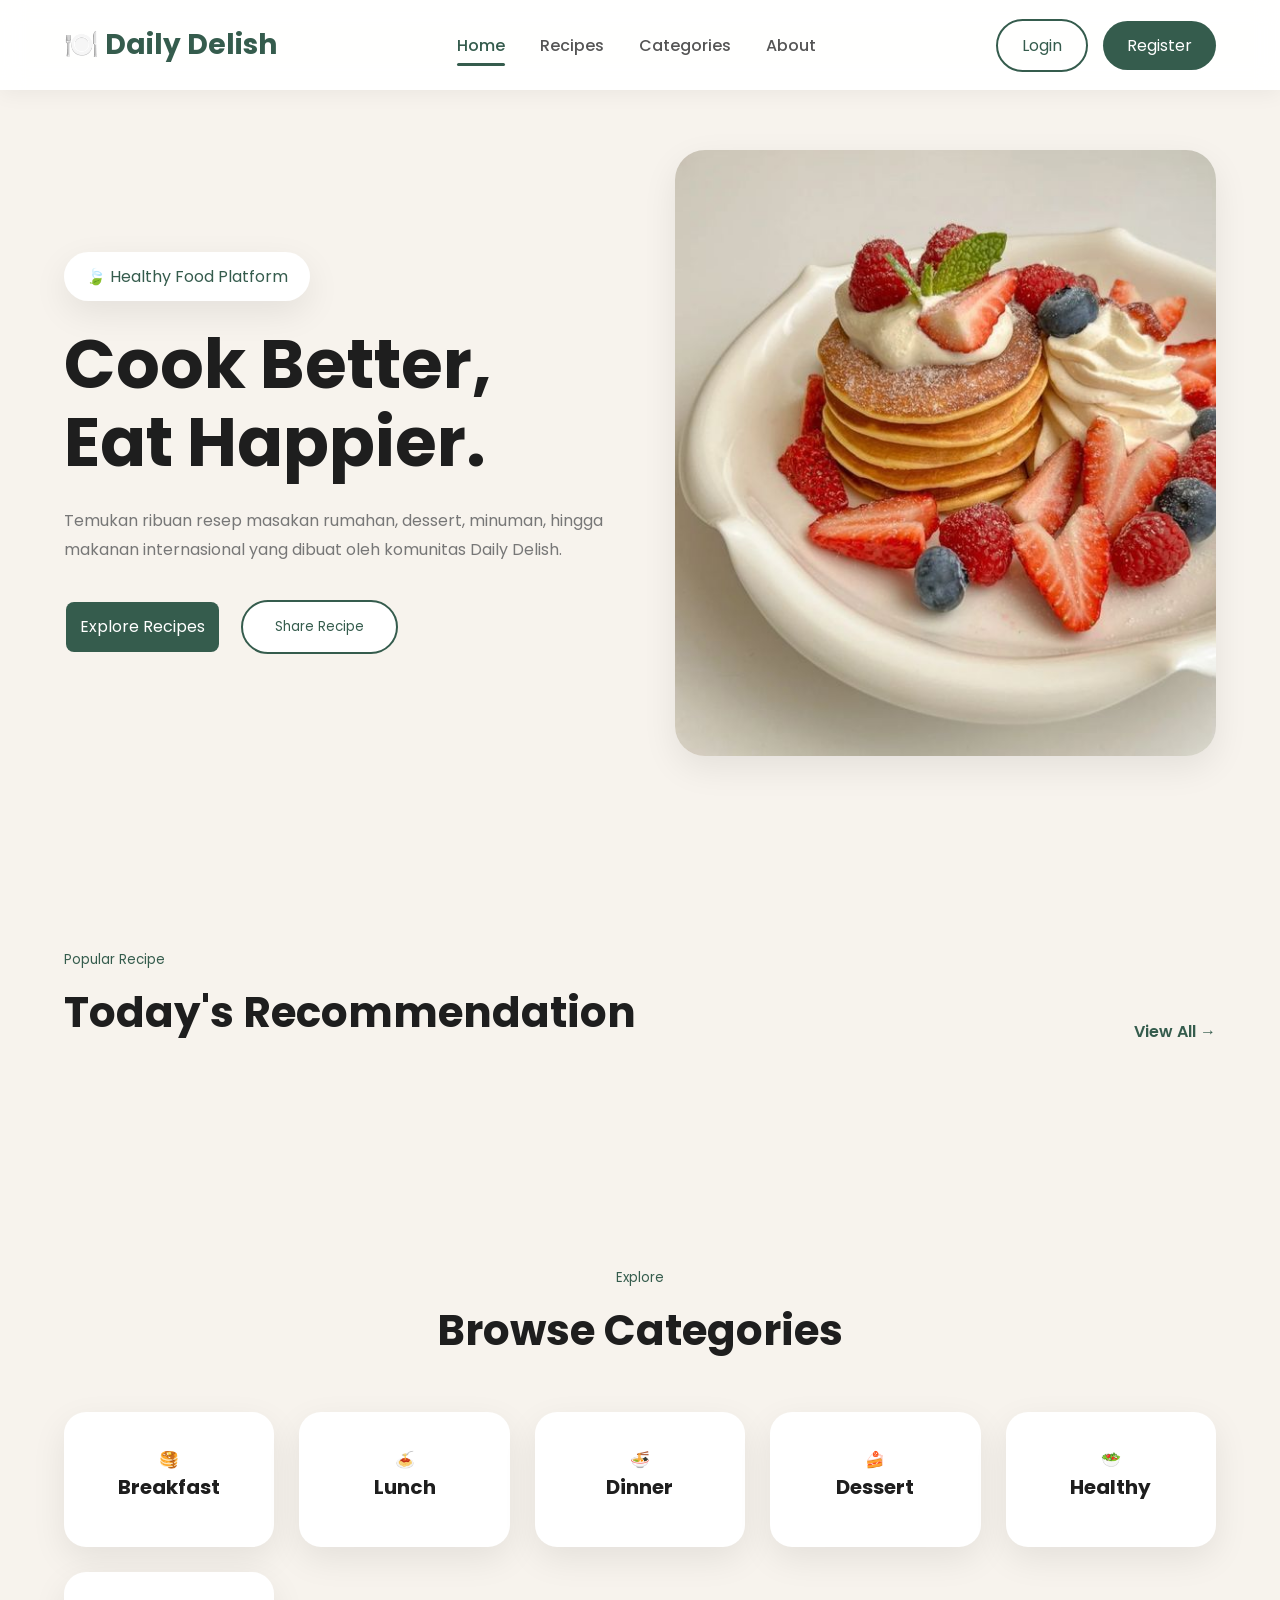
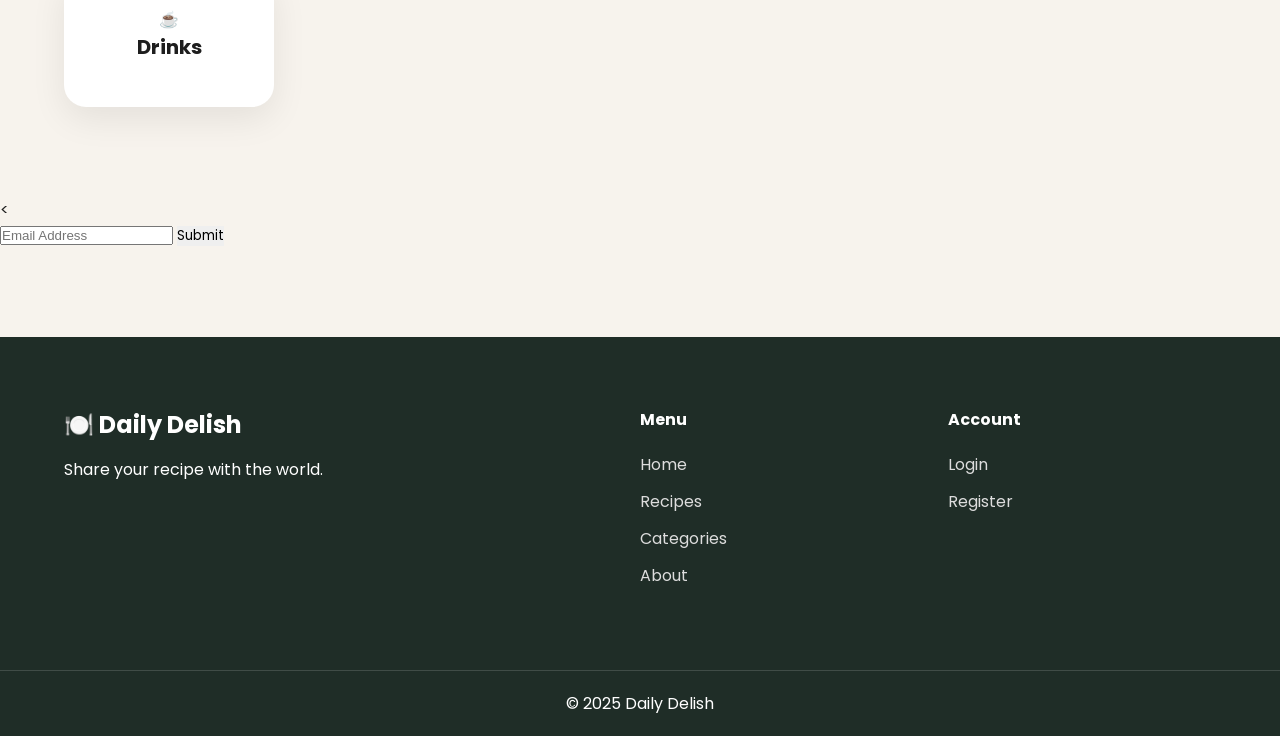
==== commit 0aba5d1e: "Update index.html" ====
--- a/index.html
+++ b/index.html
@@ -249,37 +249,19 @@
 
         <!-- ================= NEWSLETTER ================= -->
 
-    <section class="newsletter">
-
-        <div class="container newsletter-box">
-
-            <div>
-
-                <h2>
-                    Join Our Food Community
-                </h2>
-
-                <p>
-                    Dapatkan resep terbaru setiap minggu.
-                </p>
-
-            </div>
-
-            <form>
-
-                <input
-                    type="email"
-                    placeholder="Email Address"
-                <button>
-                    Summit 
-                </button>
-
-            </form>
-
-        </div>
-
-    </section>
-
+    <<form id="newsletterForm">
+
+    <input
+        type="email"
+        id="newsletterEmail"
+        placeholder="Email Address"
+        required>
+
+    <button type="submit">
+        Submit
+    </button>
+
+    </form>
     <!-- ================= FOOTER ================= -->
 
     <footer>
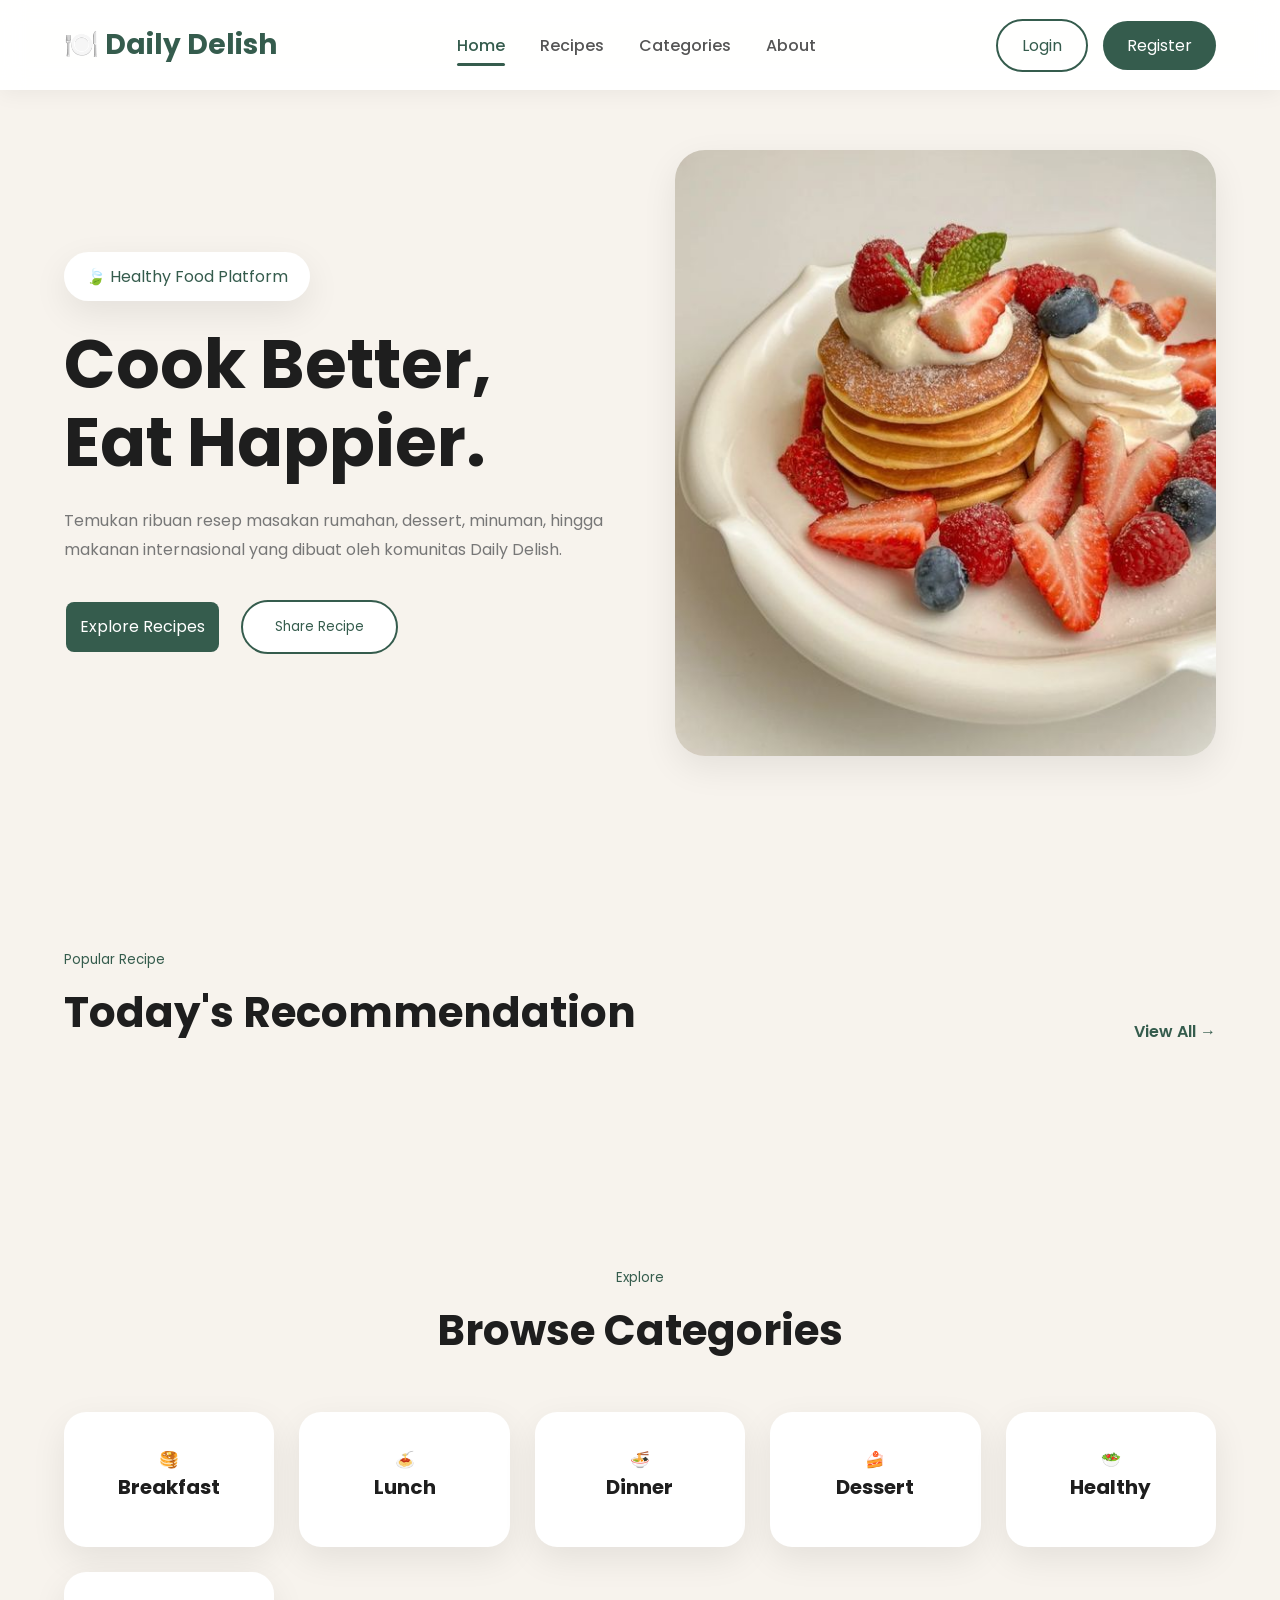
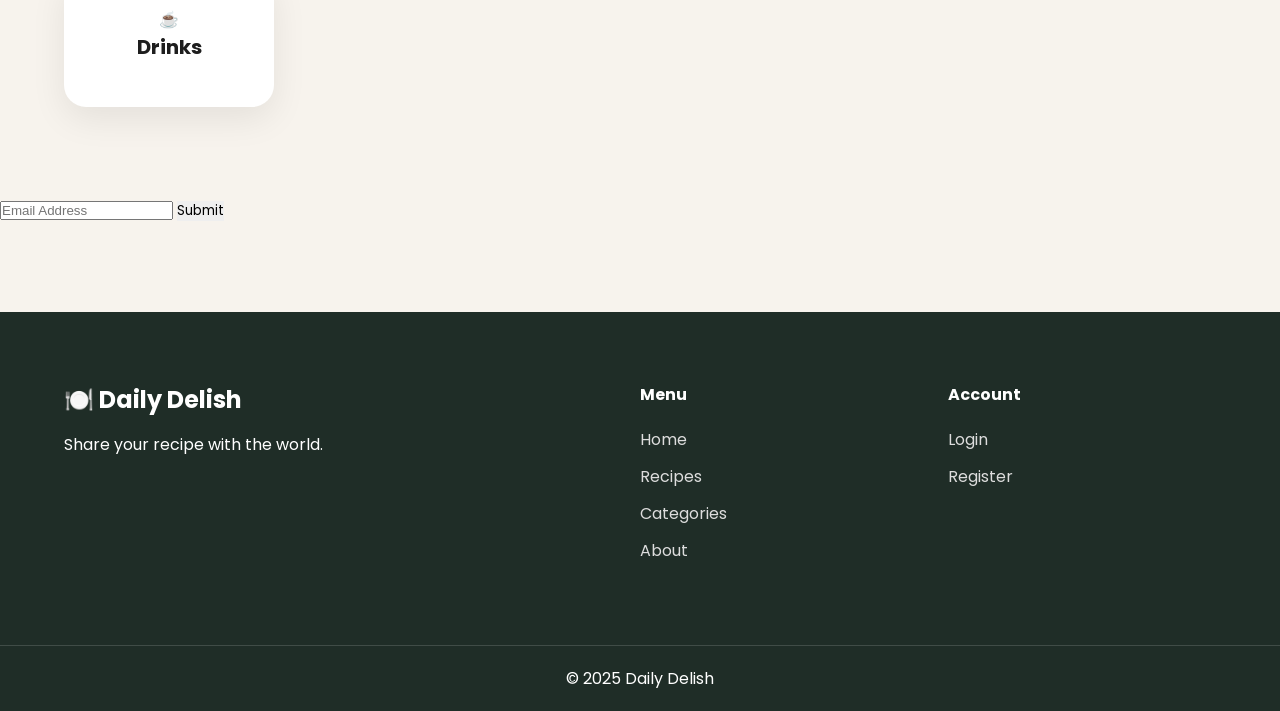
==== commit 2b12511e: "Update index.html" ====
--- a/index.html
+++ b/index.html
@@ -249,7 +249,7 @@
 
         <!-- ================= NEWSLETTER ================= -->
 
-    <<form id="newsletterForm">
+    <form id="newsletterForm">
 
     <input
         type="email"
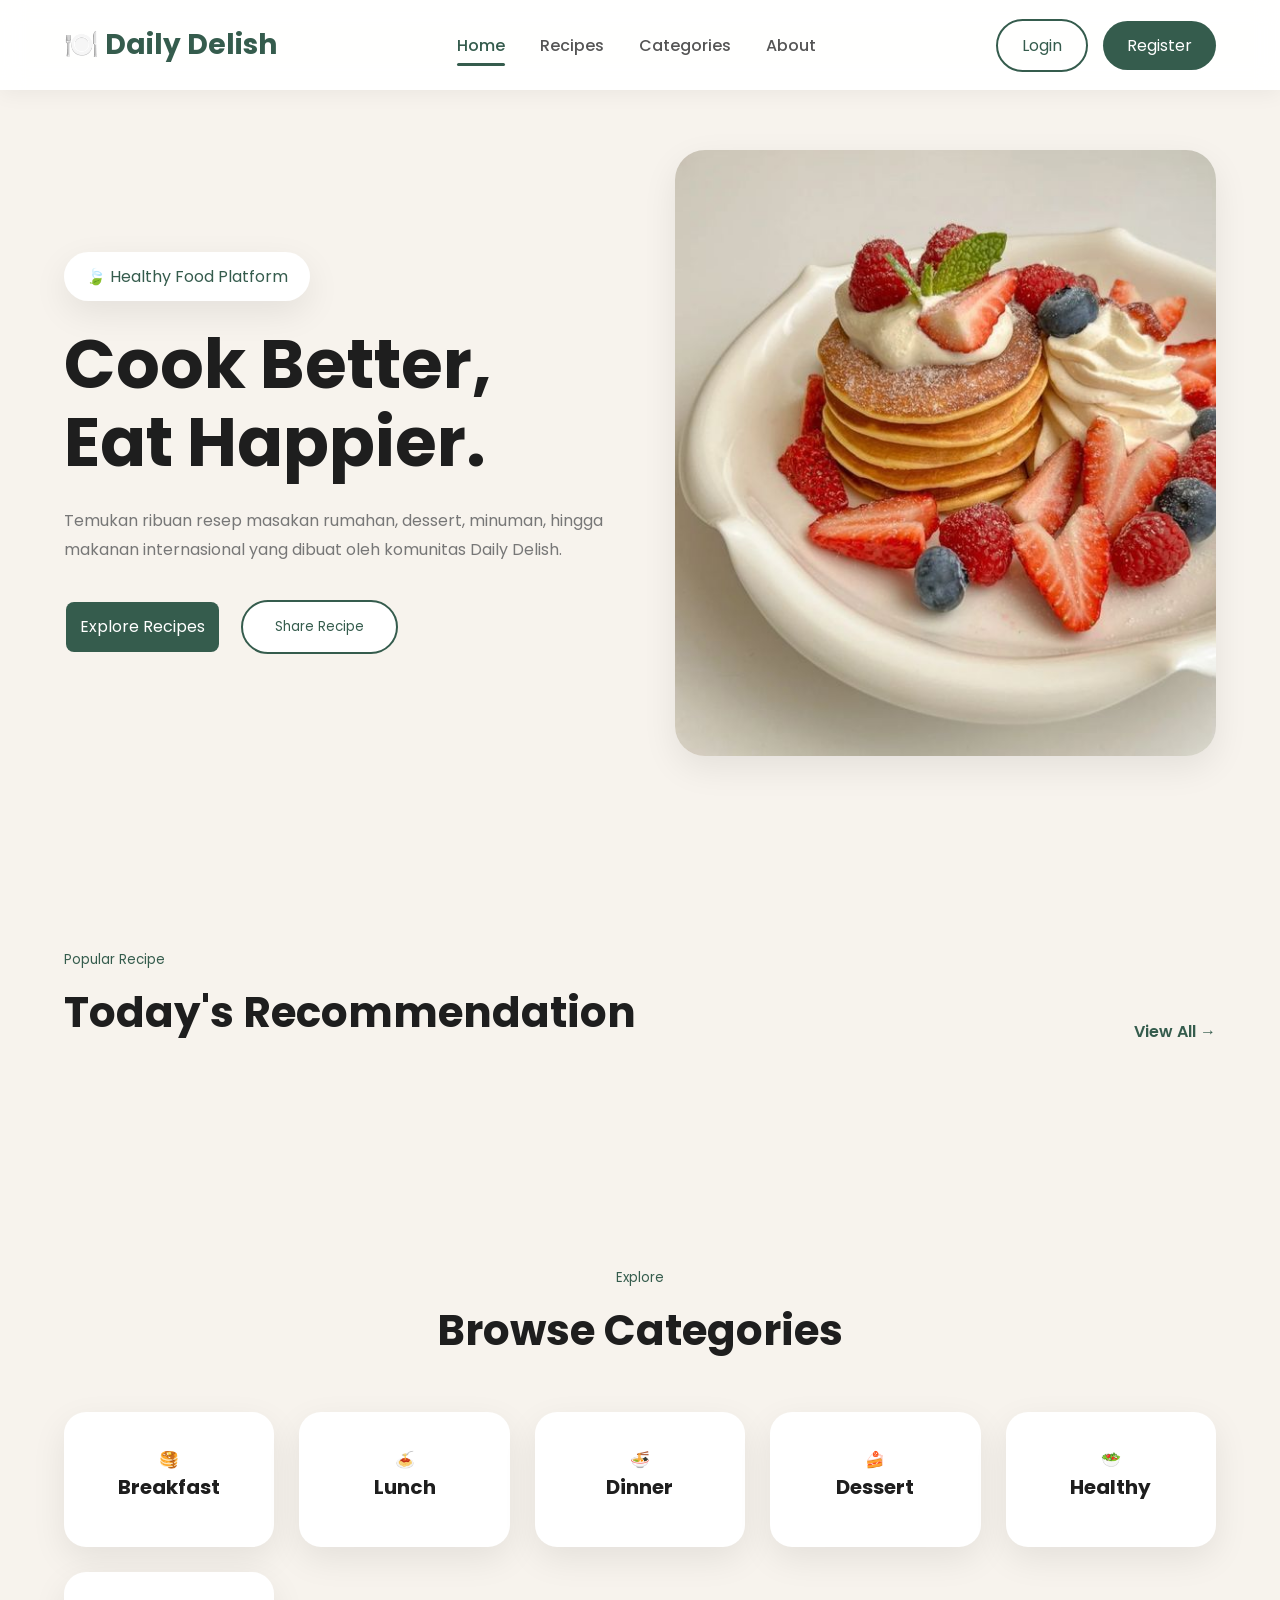
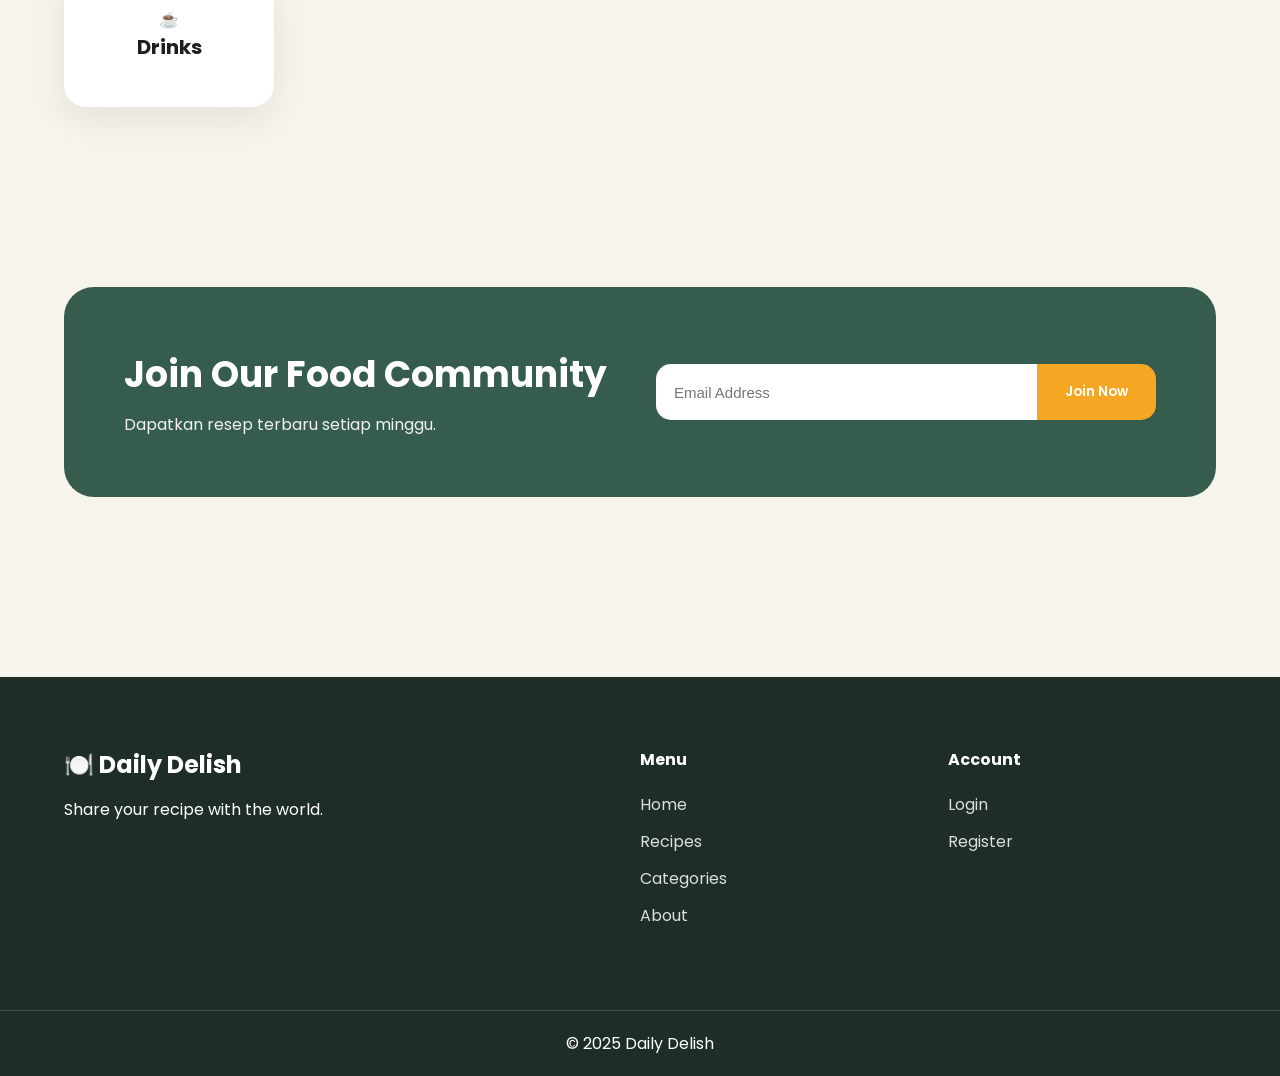
==== commit 58323efb: "Update index.html" ====
--- a/index.html
+++ b/index.html
@@ -249,19 +249,39 @@
 
         <!-- ================= NEWSLETTER ================= -->
 
-    <form id="newsletterForm">
-
-    <input
-        type="email"
-        id="newsletterEmail"
-        placeholder="Email Address"
-        required>
-
-    <button type="submit">
-        Submit
-    </button>
-
-    </form>
+    <section class="newsletter">
+
+    <div class="container newsletter-box">
+
+        <div>
+
+            <h2>
+                Join Our Food Community
+            </h2>
+
+            <p>
+                Dapatkan resep terbaru setiap minggu.
+            </p>
+
+        </div>
+
+        <form id="newsletterForm">
+
+            <input
+                type="email"
+                id="newsletterEmail"
+                placeholder="Email Address"
+                required>
+
+            <button type="submit">
+                Join Now
+            </button>
+
+        </form>
+
+    </div>
+
+    </section>
     <!-- ================= FOOTER ================= -->
 
     <footer>
@@ -297,7 +317,6 @@
             </div>
 
             <div>
-
                 <h4>
                     Account
                 </h4>
